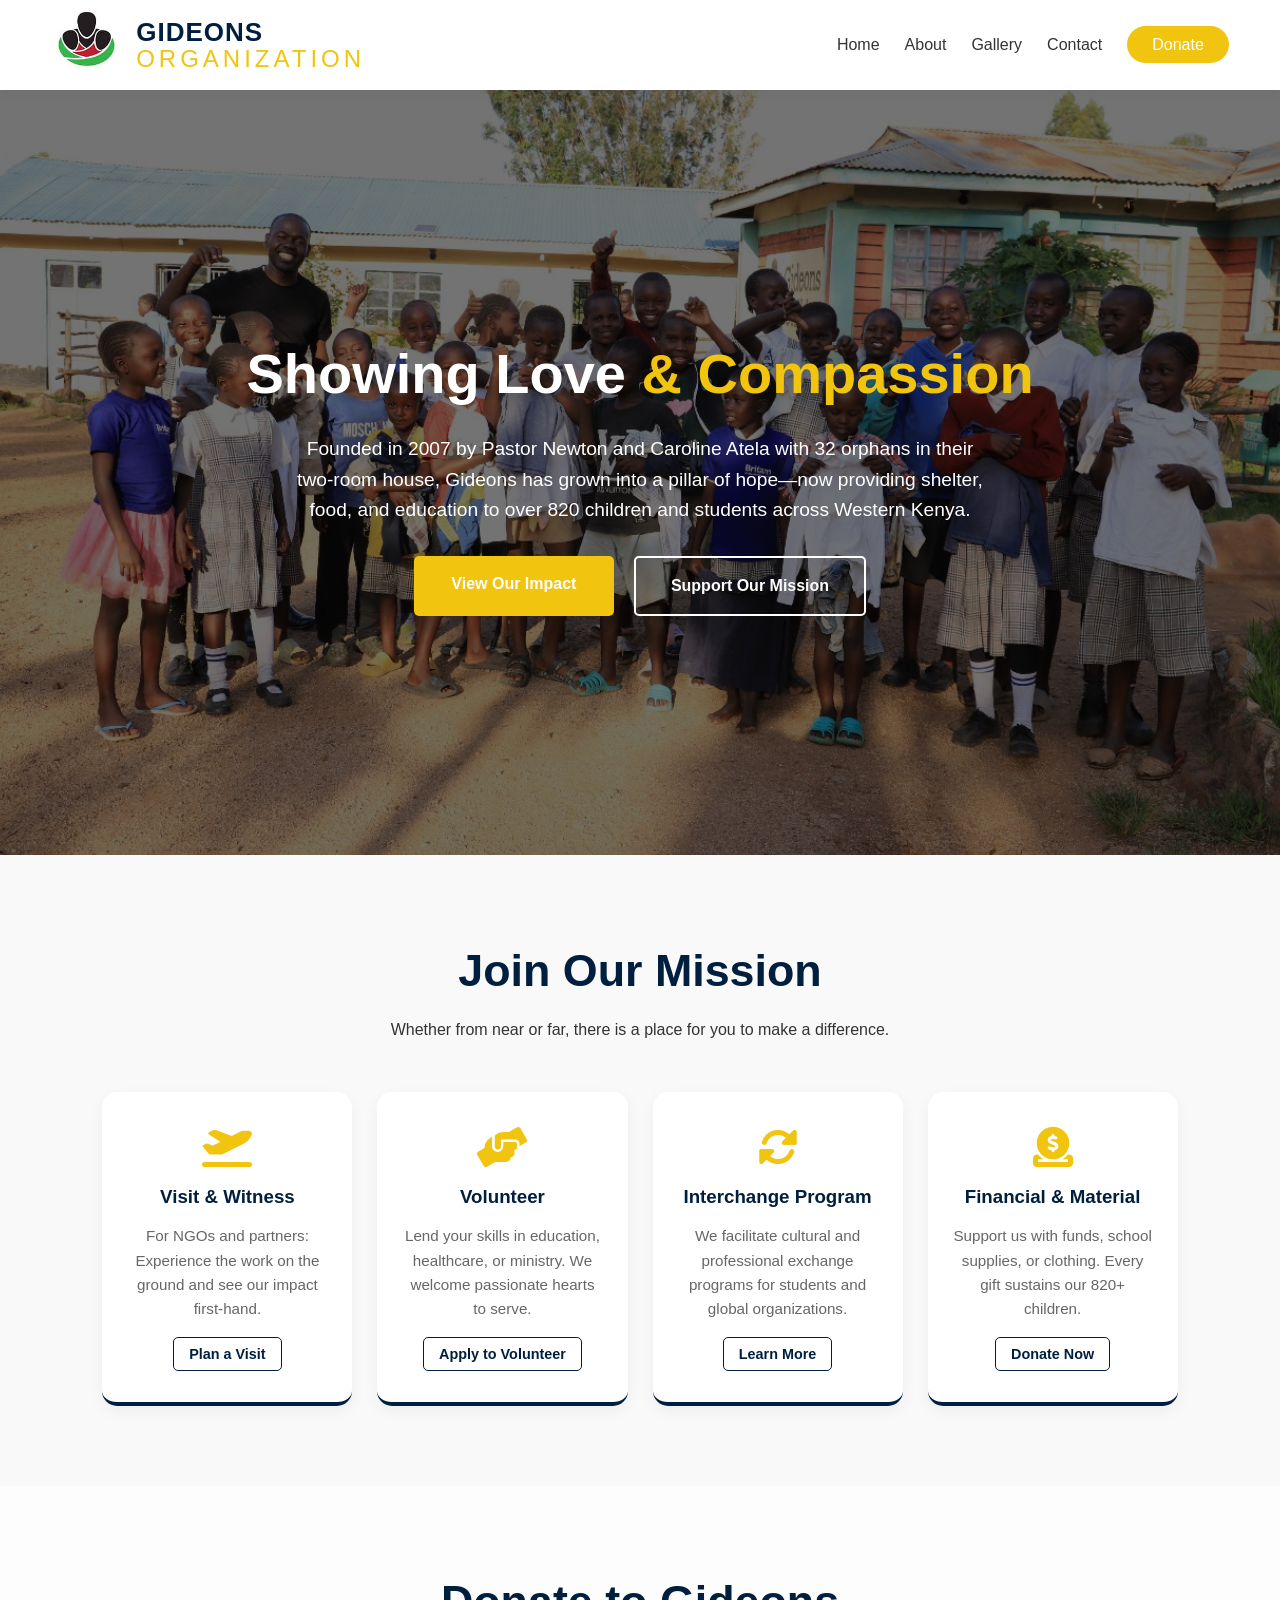
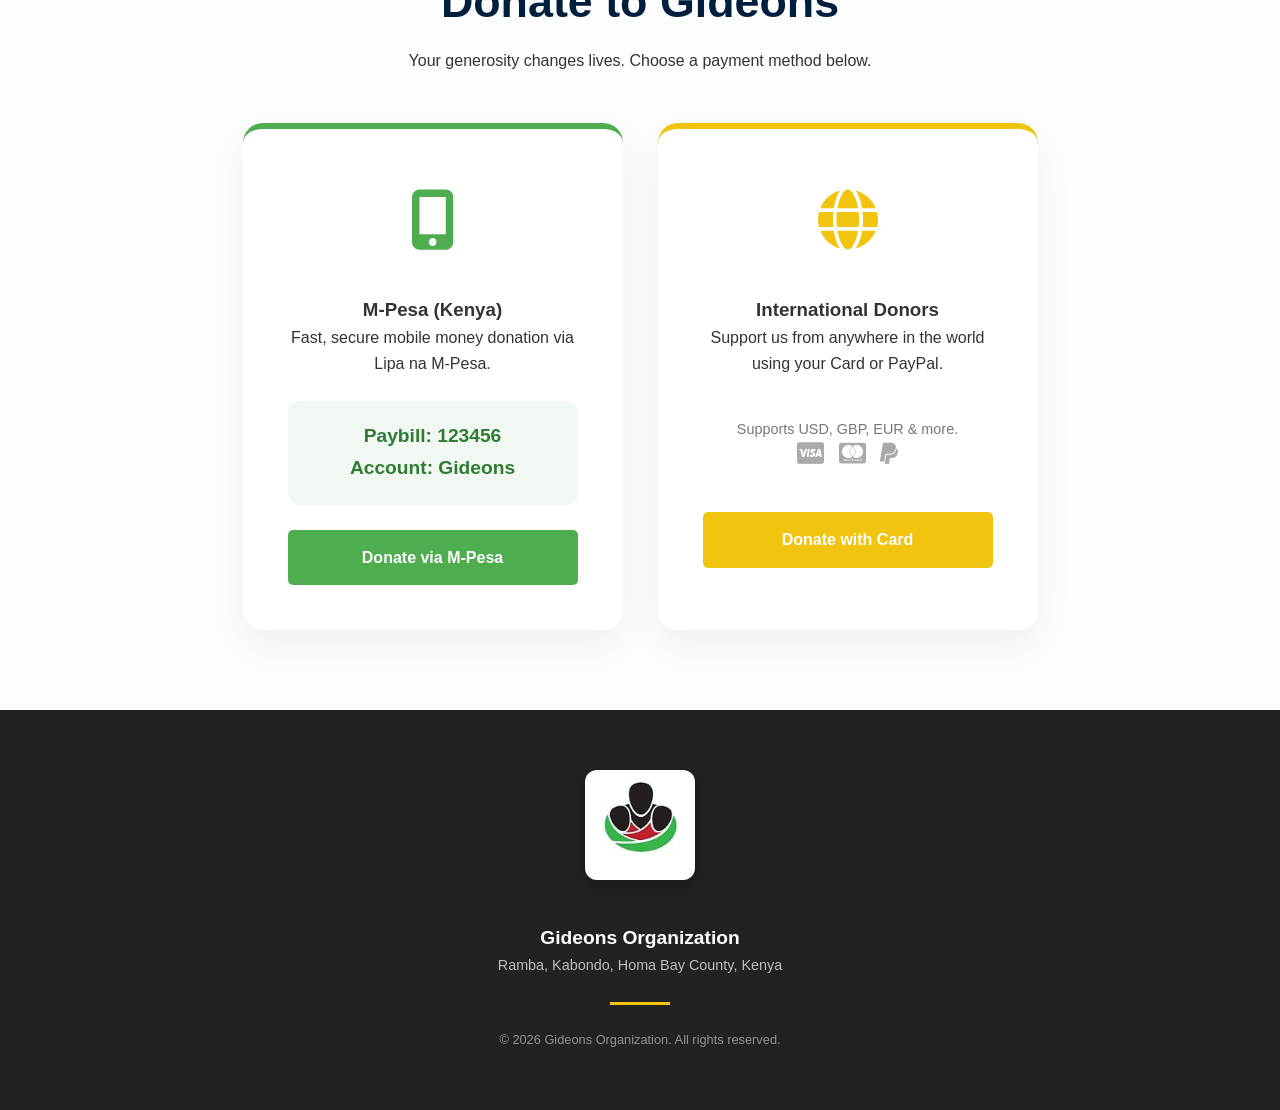
==== index.html @ d6be3411 "Rename Gideons.html to index.html Correction of file name" ====
<!DOCTYPE html>
<html lang="en">
<head>
    <meta charset="UTF-8">
    <meta name="viewport" content="width=device-width, initial-scale=1.0">
    <title>Gideons Organization | Home</title>

    <meta name="description" content="Gideons Organization in Western Kenya: Providing shelter, education, and hope to over 820 children through Christ-centered care and sustainable farming.">
    <meta name="keywords" content="Gideons Organization, Orphanage Kenya, Homa Bay NGO, Volunteer Kenya, Western Kenya Charity, Newton Atela">
    <meta name="author" content="Gideons Organization">
    <meta property="og:title" content="Gideons Organization | Showing Love & Compassion">
    <meta property="og:description" content="Founded in 2007, Gideons provides a home and education to 820+ children in Ramba-Kabondo. Join our mission today.">
    <meta property="og:image" content="logo.jpg"> <meta property="og:url" content="https://www.gideonsorganization.org">
    <meta name="twitter:card" content="summary_large_image">

    <link rel="stylesheet" href="style.css">
    <link href="https://cdnjs.cloudflare.com/ajax/libs/font-awesome/6.0.0/css/all.min.css" rel="stylesheet">
    <link rel="icon" type="image/x-icon" href="favicon.ico">
</head>
<body>
    <nav class="navbar">
        <div class="logo">
            <a href="index.html" class="logo-link">
                <img src="logo.jpg" alt="Gideons Logo" class="nav-logo">
                <div class="brand-text">
                    <span class="word-one">Gideons</span>
                    <span class="word-two">Organization</span>
                </div>
            </a>
        </div>
        <ul class="nav-links">
            <li><a href="index.html">Home</a></li>
            <li><a href="about.html">About</a></li>
            <li><a href="gallery.html">Gallery</a></li>
            <li><a href="contact.html">Contact</a></li>
            <li><a href="#donate" class="btn-donate">Donate</a></li>
        </ul>
    </nav>

    <header class="hero">
        <div class="hero-content">
            <h1>Showing Love <span>& Compassion</span></h1>
            <p>
                Founded in 2007 by Pastor Newton and Caroline Atela with 32 orphans in their two-room house,
                Gideons has grown into a pillar of hope—now providing shelter, food, and education to over
                820 children and students across Western Kenya.
            </p>
            <div class="hero-btns">
                <a href="gallery.html" class="btn-primary">View Our Impact</a>
                <a href="#support-options" class="btn-secondary">Support Our Mission</a>
            </div>
        </div>
    </header>

    <section id="support-options" class="section" style="background: #f9f9f9;">
        <div class="section-header">
            <h2>Join Our Mission</h2>
            <p>Whether from near or far, there is a place for you to make a difference.</p>
        </div>

        <div class="support-grid">
            <div class="support-card">
                <i class="fas fa-plane-departure"></i>
                <h3>Visit & Witness</h3>
                <p>For NGOs and partners: Experience the work on the ground and see our impact first-hand.</p>
                <a href="contact.html" class="btn-small">Plan a Visit</a>
            </div>

            <div class="support-card">
                <i class="fas fa-hands-helping"></i>
                <h3>Volunteer</h3>
                <p>Lend your skills in education, healthcare, or ministry. We welcome passionate hearts to serve.</p>
                <a href="contact.html" class="btn-small">Apply to Volunteer</a>
            </div>

            <div class="support-card">
                <i class="fas fa-sync-alt"></i>
                <h3>Interchange Program</h3>
                <p>We facilitate cultural and professional exchange programs for students and global organizations.</p>
                <a href="contact.html" class="btn-small">Learn More</a>
            </div>

            <div class="support-card">
                <i class="fas fa-donate"></i>
                <h3>Financial & Material</h3>
                <p>Support us with funds, school supplies, or clothing. Every gift sustains our 820+ children.</p>
                <a href="#donate" class="btn-small">Donate Now</a>
            </div>
        </div>
    </section>

    <section id="donate" class="section">
        <div class="section-header">
            <h2>Donate to Gideons</h2>
            <p>Your generosity changes lives. Choose a payment method below.</p>
        </div>

        <div class="donation-options">
            <div class="payment-card mpesa">
                <div class="card-icon"><i class="fas fa-mobile-alt" style="color: #4ead4e;"></i></div>
                <h3>M-Pesa (Kenya)</h3>
                <p>Fast, secure mobile money donation via Lipa na M-Pesa.</p>

                <div class="mpesa-details">
                    <strong>Paybill: 123456</strong><br>
                    <strong>Account: Gideons</strong>
                </div>

                <a href="#" class="btn-primary" style="background: #4ead4e; display: block; border: none;">Donate via M-Pesa</a>
            </div>

            <div class="payment-card international">
                <div class="card-icon"><i class="fas fa-globe" style="color: var(--primary-color);"></i></div>
                <h3>International Donors</h3>
                <p>Support us from anywhere in the world using your Card or PayPal.</p>

                <div style="margin: 42px 0;">
                    <p style="color: #777; font-size: 0.9rem;">Supports USD, GBP, EUR & more.</p>
                    <i class="fab fa-cc-visa" style="font-size: 1.5rem; margin-right: 10px; color: #aaa;"></i>
                    <i class="fab fa-cc-mastercard" style="font-size: 1.5rem; margin-right: 10px; color: #aaa;"></i>
                    <i class="fab fa-paypal" style="font-size: 1.5rem; color: #aaa;"></i>
                </div>

                <a href="#" class="btn-primary" style="display: block;">Donate with Card</a>
            </div>
        </div>
    </section>

    <footer style="text-align: center; padding: 60px 8%; background: #222; color: white;">
        <a href="index.html">
            <img src="logo.jpg" alt="Gideons Logo" class="footer-logo">
        </a>

        <p style="margin-top: 10px; font-weight: bold; font-size: 1.2rem; color: #fff;">
            Gideons Organization
        </p>
        <p style="font-size: 0.9rem; opacity: 0.7; margin-bottom: 25px;">
            Ramba, Kabondo, Homa Bay County, Kenya
        </p>

        <div style="width: 60px; height: 3px; background: var(--primary-color); margin: 0 auto 25px;"></div>

        <p style="font-size: 0.8rem; opacity: 0.5;">
            &copy; 2026 Gideons Organization. All rights reserved.
        </p>
    </footer>
</body>
</html>
---- style.css ----
:root {
    --primary-color: #F1C40F; /* Gold Theme */
    --secondary-color: #2b5876; /* Deep Blue */
    --mpesa-green: #4ead4e;
    --dark-text: #333;
    --light-bg: #f9f9f9;
}

* { margin: 0; padding: 0; box-sizing: border-box; font-family: 'Segoe UI', Tahoma, Geneva, Verdana, sans-serif; }
html { scroll-behavior: smooth; }
body { color: var(--dark-text); line-height: 1.6; background-color: white; }

/* Navigation Container */
.navbar {
    display: flex;
    justify-content: space-between;
    align-items: center;
    padding: 10px 4%; /* Reduced padding to move logo further left */
    background: white;
    position: sticky;
    top: 0;
    z-index: 1000;
    box-shadow: 0 2px 15px rgba(0,0,0,0.05);
}

/* Beautiful Two-Tone Branding */
.logo-link {
    text-decoration: none;
    display: flex;
    align-items: center;
    gap: 15px; /* Space between logo image and text */
}

.nav-logo {
    height: 70px; /* Increased logo size */
    width: auto;
    transition: transform 0.3s ease;
}

.nav-logo:hover {
    transform: scale(1.05);
}

.brand-text {
    display: flex;
    flex-direction: column;
    line-height: 1;
}

.word-one {
    font-size: 26px;
    font-weight: 800;
    color: var(--secondary-color); /* Navy Blue */
    text-transform: uppercase;
    letter-spacing: 1px;
}

.word-two {
    font-size: 24px;
    font-weight: 400;
    color: var(--primary-color); /* Gold Theme */
    text-transform: uppercase;
    letter-spacing: 4px; /* Elegant wide spacing */
    margin-top: 2px;
}

/* Nav Links */
.nav-links { list-style: none; display: flex; align-items: center; }
.nav-links li { margin-left: 25px; }
.nav-links a { text-decoration: none; color: var(--dark-text); font-weight: 500; transition: 0.3s; }
.nav-links a:hover { color: var(--primary-color); }

.btn-donate {
    background: var(--primary-color);
    color: white !important;
    padding: 10px 25px;
    border-radius: 25px;
    font-weight: bold;
    transition: 0.3s;
}
.btn-donate:hover { background: var(--secondary-color); transform: translateY(-2px); }

/* Hero Section */
.hero {
    height: 80vh; color: white; text-align: center; display: flex; align-items: center; justify-content: center;
    background: linear-gradient(rgba(0,0,0,0.6), rgba(0,0,0,0.6)), url('background.jpg') center/cover;
}
.hero h1 { font-size: 3.5rem; margin-bottom: 15px; }
.hero h1 span { color: var(--primary-color); }
.hero p { font-size: 1.2rem; max-width: 700px; margin: 0 auto 30px; }

/* Hero Buttons Fix */
.hero-btns { display: flex; gap: 20px; justify-content: center; flex-wrap: wrap; }
.btn-primary { background: var(--primary-color); color: white; border: none; padding: 15px 35px; border-radius: 5px; cursor: pointer; text-decoration: none; font-weight: bold; min-width: 200px; text-align: center; transition: 0.3s; }
.btn-secondary { background: transparent; border: 2px solid white; color: white; padding: 15px 35px; border-radius: 5px; text-decoration: none; font-weight: bold; min-width: 200px; text-align: center; transition: 0.3s; }
.btn-secondary:hover { background: white; color: var(--secondary-color); }

/* Common Layouts */
.section { padding: 80px 8%; }
.section-header { text-align: center; margin-bottom: 50px; }
.section-header h2 { font-size: 2.8rem; color: var(--secondary-color); margin-bottom: 10px; }

/* About & Contact Grid */
.about-flex, .contact-container { display: flex; gap: 50px; align-items: flex-start; }
.about-text, .contact-form { flex: 1; }
.about-image, .contact-map { flex: 1; }

/* Mission/Vision Cards */
.mission-vision-container { display: flex; gap: 30px; margin-top: 40px; }
.mv-card {
    flex: 1; padding: 40px;
    background: rgba(255,255,255,0.1);
    border-radius: 15px;
    border: 1px solid rgba(255,255,255,0.2);
    text-align: center;
}
.mv-card i { font-size: 50px; color: var(--primary-color); margin-bottom: 20px; }

/* Projects Styling */
.projects-container { display: flex; flex-direction: column; gap: 40px; }
.project-row {
    display: flex; gap: 35px; background: white; padding: 30px;
    border-radius: 15px; box-shadow: 0 5px 20px rgba(0,0,0,0.05);
    align-items: center;
}
.project-row img { width: 300px; height: 220px; object-fit: cover; border-radius: 12px; }
.more-text { display: none; }
.read-more-btn { background: none; border: none; color: var(--secondary-color); font-weight: bold; cursor: pointer; text-decoration: underline; margin-top: 10px; }

/* Beautiful Payment Cards */
#donate { background-color: #fdfdfd; }
.donation-options { display: flex; gap: 35px; justify-content: center; flex-wrap: wrap; margin-top: 40px; }
.payment-card {
    background: white; padding: 45px; border-radius: 20px; width: 380px; text-align: center;
    box-shadow: 0 15px 40px rgba(0,0,0,0.06);
    transition: transform 0.4s ease, box-shadow 0.4s ease;
    border-top: 6px solid var(--primary-color);
}
.payment-card:hover { transform: translateY(-12px); box-shadow: 0 20px 50px rgba(0,0,0,0.1); }
.payment-card.mpesa { border-top-color: var(--mpesa-green); }
.card-icon { font-size: 60px; margin-bottom: 25px; }
.mpesa-details { background: #f1f8f1; padding: 20px; border-radius: 12px; margin: 25px 0; font-family: 'Courier New', monospace; font-size: 1.2rem; color: #2e7d32; font-weight: bold; }

/* Footer Logo Fix for JPEGs */
.footer-logo {
    height: 110px;        /* Keep it prominent */
    width: auto;
    background: white;    /* Matches the JPEG's white background */
    padding: 10px;        /* Adds space around the logo */
    border-radius: 12px;  /* Smooths the corners of the "box" */
    margin-bottom: 25px;
    box-shadow: 0 4px 15px rgba(0,0,0,0.3); /* Adds depth on the dark footer */
    display: inline-block;
}

/* Responsive Fixes */
@media (max-width: 900px) {
    .navbar { flex-direction: column; padding: 20px; }
    .nav-links { margin-top: 20px; }
    .nav-links li { margin: 10px; }
    .about-flex, .contact-container, .project-row, .mission-vision-container { flex-direction: column; }
    .project-row img { width: 100%; }
    .hero h1 { font-size: 2.5rem; }
}

/* Support Grid Styling */
.support-grid {
    display: grid;
    grid-template-columns: repeat(auto-fit, minmax(250px, 1fr));
    gap: 25px;
    margin-top: 30px;
}

.support-card {
    background: white;
    padding: 35px 25px;
    border-radius: 15px;
    text-align: center;
    box-shadow: 0 5px 15px rgba(0,0,0,0.05);
    border-bottom: 4px solid var(--secondary-color);
    transition: 0.3s;
}

.support-card:hover {
    transform: translateY(-5px);
    border-bottom-color: var(--primary-color);
}

.support-card i {
    font-size: 40px;
    color: var(--primary-color);
    margin-bottom: 15px;
}

.support-card h3 {
    color: var(--secondary-color);
    margin-bottom: 12px;
}

.support-card p {
    font-size: 0.95rem;
    color: #666;
    margin-bottom: 20px;
}

.btn-small {
    text-decoration: none;
    color: var(--secondary-color);
    font-weight: bold;
    font-size: 0.9rem;
    border: 1px solid var(--secondary-color);
    padding: 8px 15px;
    border-radius: 5px;
    transition: 0.3s;
}

.btn-small:hover {
    background: var(--secondary-color);
    color: white;
}

/* Hero Section with your Authentic Photo */
.hero {
    height: 85vh;
    color: white;
    text-align: center;
    display: flex;
    align-items: center;
    justify-content: center;
    background: linear-gradient(rgba(0, 0, 0, 0.55), rgba(0, 0, 0, 0.55)),
                url('hero-bg.jpg') no-repeat;

    /* FIXES START HERE */
    background-size: cover;        /* Ensures the photo fills the whole space */
    background-position: center;   /* Change this to 'top' or 'bottom' if needed */
    background-attachment: fixed;  /* Keeps the parallax effect */
}

.hero-content {
    max-width: 900px;
    padding: 0 20px;
}

/* Gallery Styles */
.gallery-grid {
    display: grid;
    grid-template-columns: repeat(auto-fit, minmax(300px, 1fr));
    gap: 20px;
}

.gallery-item {
    position: relative;
    height: 300px;
    border-radius: 15px;
    overflow: hidden;
    box-shadow: 0 5px 15px rgba(0,0,0,0.1);
}

.gallery-item img {
    width: 100%;
    height: 100%;
    object-fit: cover;
    transition: transform 0.5s ease;
}

.gallery-overlay {
    position: absolute;
    bottom: 0;
    left: 0;
    right: 0;
    background: linear-gradient(transparent, rgba(0,0,0,0.8));
    color: white;
    padding: 20px;
    transform: translateY(20px);
    opacity: 0;
    transition: all 0.3s ease;
}

.gallery-item:hover img {
    transform: scale(1.1);
}

.gallery-item:hover .gallery-overlay {
    transform: translateY(0);
    opacity: 1;
}

.gallery-overlay h3 {
    margin-bottom: 5px;
    color: var(--primary-color);
}


/* Optimized Mobile & Tablet Responsiveness */
@media (max-width: 768px) {
    /* Navbar Mobile Fix */
    .navbar {
        flex-direction: column;
        padding: 15px 5%;
        text-align: center;
    }

    .logo-link {
        flex-direction: column; /* Stacks logo image above the text on small phones */
        gap: 5px;
        margin-bottom: 15px;
    }

    .nav-logo {
        height: 60px; /* Slightly smaller for mobile */
        margin-right: 0;
    }

    .word-one { font-size: 22px; }
    .word-two { font-size: 20px; letter-spacing: 2px; }

    .nav-links {
        width: 100%;
        justify-content: center;
        padding: 0;
    }

    .nav-links li {
        margin: 0 10px;
    }

    .nav-links a {
        font-size: 14px;
    }

    /* Hero Section Mobile Fix */
    .hero {
        height: 70vh; /* Shorter on mobile to avoid too much scrolling */
        background-attachment: scroll; /* Disables parallax on mobile for better performance */
    }

    .hero h1 {
        font-size: 2.5rem; /* Shrinks the headline so it fits the screen */
    }

    .hero p {
        font-size: 1rem;
        padding: 0 10px;
    }

    .hero-btns {
        flex-direction: column; /* Stacks buttons on top of each other */
        width: 100%;
        padding: 0 20px;
    }

    .btn-primary, .btn-secondary {
        width: 100%; /* Makes buttons full-width for easy tapping */
    }

    /* Layout Fixes */
    .about-flex, .contact-container, .mission-vision-container {
        flex-direction: column;
        gap: 30px;
    }

    .section {
        padding: 50px 5%; /* Less side padding on mobile */
    }

    .section-header h2 {
        font-size: 2rem;
    }

    /* Payment & Support Card Fixes */
    .payment-card, .support-card {
        width: 100%; /* Ensure cards fill the screen width */
        padding: 30px 20px;
    }
}

/* Contact Card Styling */
.contact-card {
    background: #ffffff;
    padding: 40px;
    border-radius: 12px;
    box-shadow: 0 15px 35px rgba(0, 0, 0, 0.1);
    border-top: 6px solid #F1C40F; /* Your Gold Theme */
    max-width: 550px;
    margin: 40px auto;
}

.contact-header {
    text-align: center;
    margin-bottom: 30px;
}

.contact-header h3 {
    color: #001F3F; /* Your Navy Theme */
    font-size: 1.8rem;
    margin-bottom: 10px;
}

.contact-header p {
    color: #666;
    font-size: 0.9rem;
}

/* Form Elements */
.input-box {
    margin-bottom: 20px;
}

.input-box label {
    display: block;
    font-weight: 600;
    color: #333;
    margin-bottom: 8px;
    font-size: 0.85rem;
    text-transform: uppercase;
    letter-spacing: 1px;
}

.input-box input,
.input-box select,
.input-box textarea {
    width: 100%;
    padding: 12px 15px;
    border: 1px solid #e0e0e0;
    border-radius: 6px;
    font-size: 1rem;
    background: #fdfdfd;
    transition: all 0.3s ease;
}

.input-box input:focus,
.input-box select:focus,
.input-box textarea:focus {
    outline: none;
    border-color: #F1C40F;
    box-shadow: 0 0 8px rgba(241, 196, 15, 0.2);
}

/* Submit Button */
.submit-btn {
    width: 100%;
    padding: 15px;
    background: #001F3F; /* Navy Blue */
    color: #F1C40F; /* Gold Text */
    border: none;
    border-radius: 6px;
    font-size: 1.1rem;
    font-weight: bold;
    cursor: pointer;
    transition: background 0.3s ease;
    display: flex;
    justify-content: center;
    align-items: center;
    gap: 10px;
}

.submit-btn:hover {
    background: #003366;
    transform: translateY(-2px);
}

/* Contact Bottom Layout */
.contact-bottom-grid {
    display: grid;
    grid-template-columns: 1fr 1.2fr; /* Map is slightly wider than text */
    gap: 40px;
    margin-top: 60px;
    background: #fdfdfd;
    padding: 30px;
    border-radius: 20px;
}

.contact-details-box h3 {
    color: var(--secondary-color);
    margin-bottom: 10px;
}

.sub-text {
    font-size: 0.9rem;
    color: #777;
    margin-bottom: 30px;
}

.detail-card {
    display: flex;
    align-items: center;
    gap: 20px;
    margin-bottom: 25px;
    padding: 15px;
    background: white;
    border-radius: 12px;
    box-shadow: 0 4px 10px rgba(0,0,0,0.03);
    transition: transform 0.3s;
}

.detail-card:hover {
    transform: translateX(10px);
}

.detail-card i {
    font-size: 1.4rem;
    color: var(--primary-color); /* Gold */
}

.detail-info span {
    display: block;
    font-size: 0.75rem;
    text-transform: uppercase;
    font-weight: bold;
    color: #999;
}

.detail-info p {
    font-weight: 600;
    color: #333;
    margin: 0;
}

.map-container iframe {
    width: 100%;
    height: 100%;
    min-height: 350px;
    border-radius: 15px;
    border: none;
    box-shadow: 0 10px 20px rgba(0,0,0,0.1);
}

/* Mobile Responsive Fix */
@media (max-width: 768px) {
    .contact-bottom-grid {
        grid-template-columns: 1fr; /* Stacks vertically on phones */
        padding: 15px;
    }
}

/* Variables */
:root {
    --primary-color: #F1C40F; /* Gold */
    --secondary-color: #001F3F; /* Navy Blue */
    --text-dark: #333;
    --bg-light: #f4f7f6;
}

/* Base Styles */
body {
    font-family: 'Segoe UI', Tahoma, Geneva, Verdana, sans-serif;
    margin: 0;
    line-height: 1.6;
    color: var(--text-dark);
    background: var(--bg-light);
}

/* Contact Layout Grid */
.contact-container {
    display: grid;
    grid-template-columns: 1.2fr 1fr;
    gap: 40px;
    max-width: 1100px;
    margin: 0 auto;
    padding: 20px;

    /* This ensures both columns start at the exact same pixel at the top */
    align-items: start;
}

/* The Form Card */
.contact-card {
    background: #fff;
    padding: 40px;
    border-radius: 15px;
    box-shadow: 0 10px 30px rgba(0,0,0,0.05);
    border-top: 6px solid var(--primary-color);

    /* Change margin from '40px auto' to '0 auto' to align with the top */
    margin: 0 auto;
}

.contact-details-sidebar h3,
.contact-map-info h3 {
    margin-top: 0;
    padding-top: 0;
    color: var(--secondary-color);
}

.contact-header h3 {
    color: var(--secondary-color);
    margin-bottom: 5px;
}

/* Form Elements */
.input-box {
    margin-bottom: 20px;
}

.input-box label {
    display: block;
    font-weight: bold;
    font-size: 0.85rem;
    margin-bottom: 8px;
    color: #555;
}

.input-box input,
.input-box select,
.input-box textarea {
    width: 100%;
    padding: 12px;
    border: 1px solid #ddd;
    border-radius: 8px;
    background: #fafafa;
}

.submit-btn {
    width: 100%;
    padding: 15px;
    background: var(--secondary-color);
    color: var(--primary-color);
    border: none;
    border-radius: 8px;
    font-size: 1.1rem;
    font-weight: bold;
    cursor: pointer;
    transition: 0.3s;
}

.submit-btn:hover {
    background: #003366;
    transform: translateY(-2px);
}

/* Sidebar Info Cards */
.contact-details-sidebar {
    display: flex;
    flex-direction: column;
    gap: 15px;
}

.info-card {
    background: #fff;
    padding: 20px;
    border-radius: 12px;
    display: flex;
    align-items: center;
    gap: 20px;
    box-shadow: 0 4px 15px rgba(0,0,0,0.05);
    border-left: 4px solid var(--primary-color);
    transition: 0.3s ease;
}

.info-card:hover { transform: translateX(10px); }

.info-card i { font-size: 1.5rem; color: var(--secondary-color); }

.info-content h4 { margin: 0; font-size: 0.75rem; color: #888; text-transform: uppercase; }

.info-content p { margin: 3px 0 0; font-weight: bold; color: #333; }

/* Map container */
.map-frame {
    border-radius: 15px;
    overflow: hidden;
    box-shadow: 0 10px 25px rgba(0,0,0,0.1);
}

/* Footer Styling */
.footer {
    text-align: center;
    padding: 40px;
    background: #222;
    color: white;
}

.footer-brand { font-size: 1.3rem; font-weight: bold; color: var(--primary-color); margin-top: 10px; }

/* Mobile View */
@media (max-width: 900px) {
    .contact-container { grid-template-columns: 1fr; }
}


/* Section Divider with Gold Accents */
.section-divider {
    display: flex;
    align-items: center;
    text-align: center;
    margin: 60px 10% 40px;
    color: #001F3F; /* Navy Blue */
    font-weight: bold;
    text-transform: uppercase;
    letter-spacing: 2px;
}

.section-divider::before, .section-divider::after {
    content: '';
    flex: 1;
    border-bottom: 2px solid #F1C40F; /* Gold Line */
}

.section-divider span {
    padding: 0 20px;
}

/* The 10-Photo Mosaic Layout */
.activities-mosaic {
    display: grid;
    grid-template-columns: repeat(5, 1fr); /* 5 photos across on desktop */
    gap: 15px;
    margin-top: 20px;
}

.activity-photo {
    height: 220px;
    overflow: hidden;
    border-radius: 10px;
    box-shadow: 0 4px 15px rgba(0,0,0,0.1);
}

.activity-photo img {
    width: 100%;
    height: 100%;
    object-fit: cover;
    transition: transform 0.4s ease;
}

.activity-photo:hover img {
    transform: scale(1.1);
}

/* Responsive Fixes for Smaller Screens */
@media (max-width: 1024px) {
    .activities-mosaic {
        grid-template-columns: repeat(3, 1fr); /* 3 photos per row on tablets */
    }
}

@media (max-width: 600px) {
    .activities-mosaic {
        grid-template-columns: repeat(2, 1fr); /* 2 photos per row on phones */
    }
}
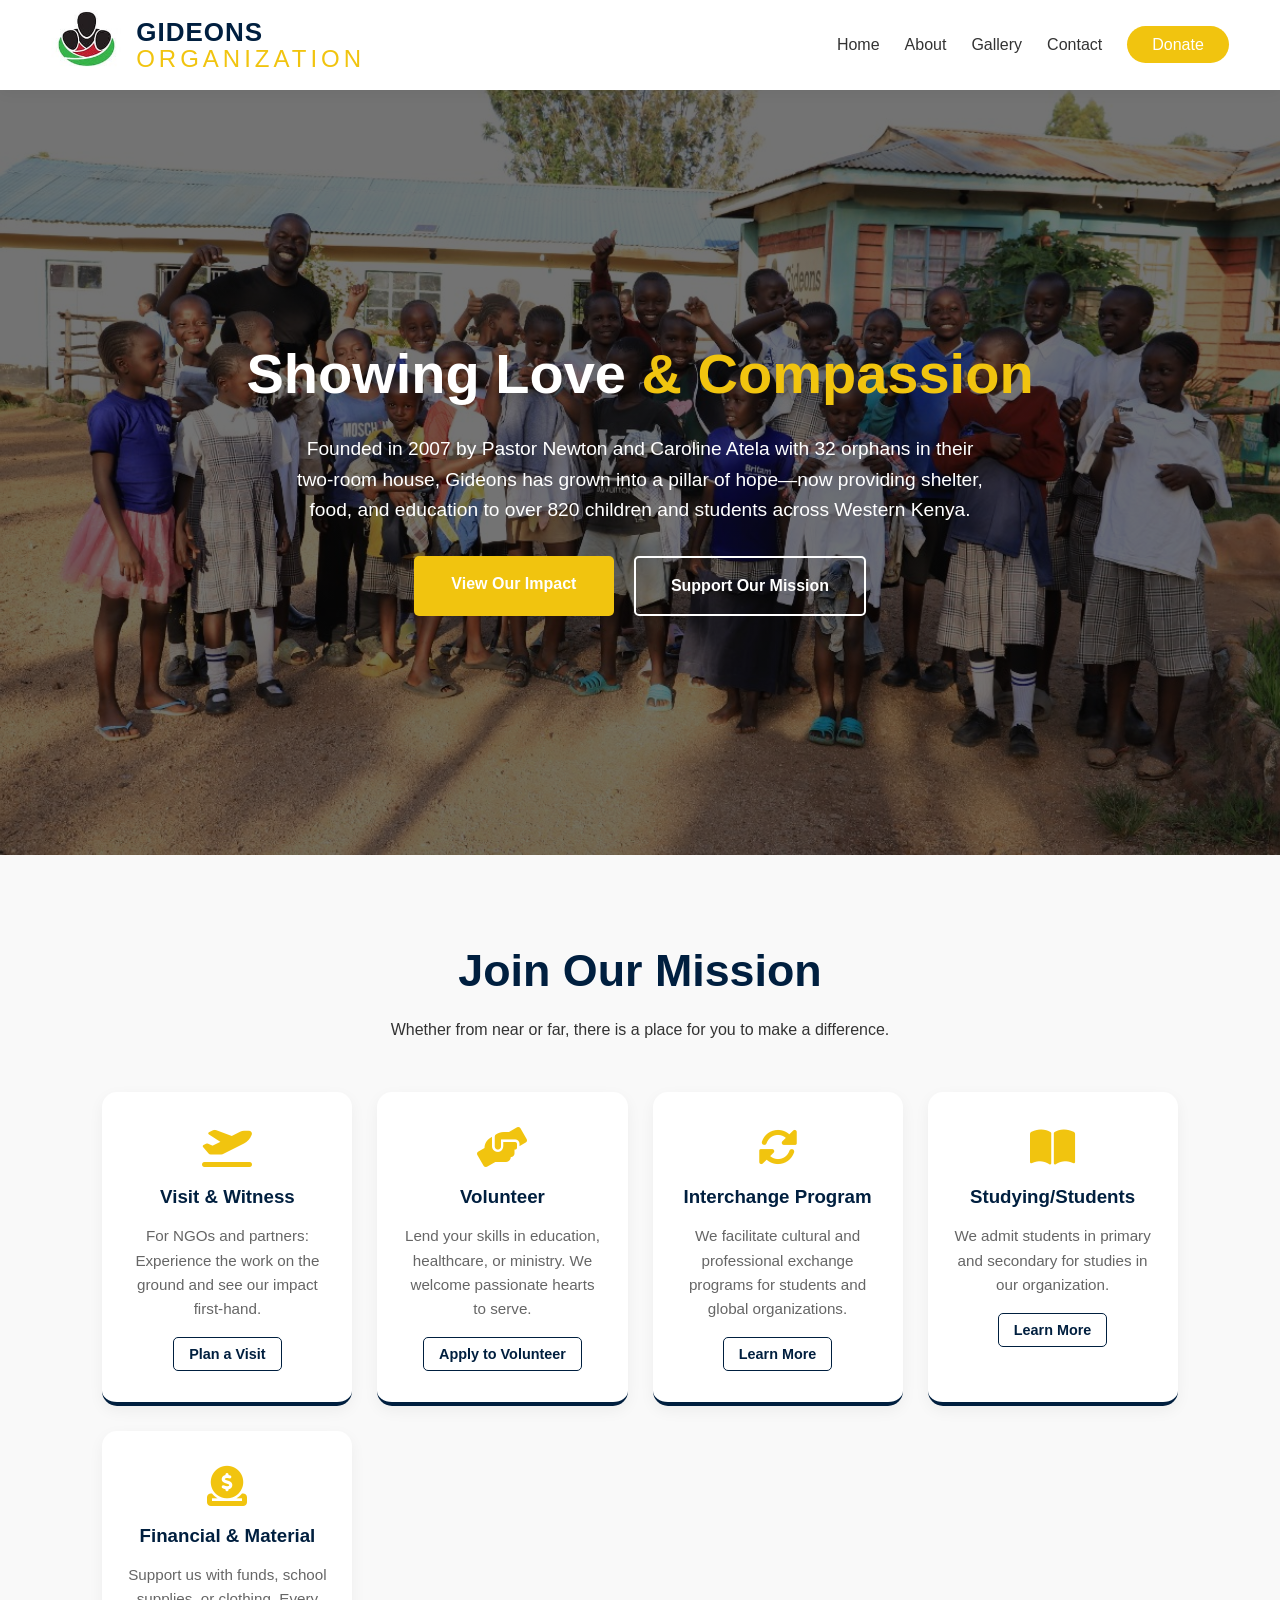
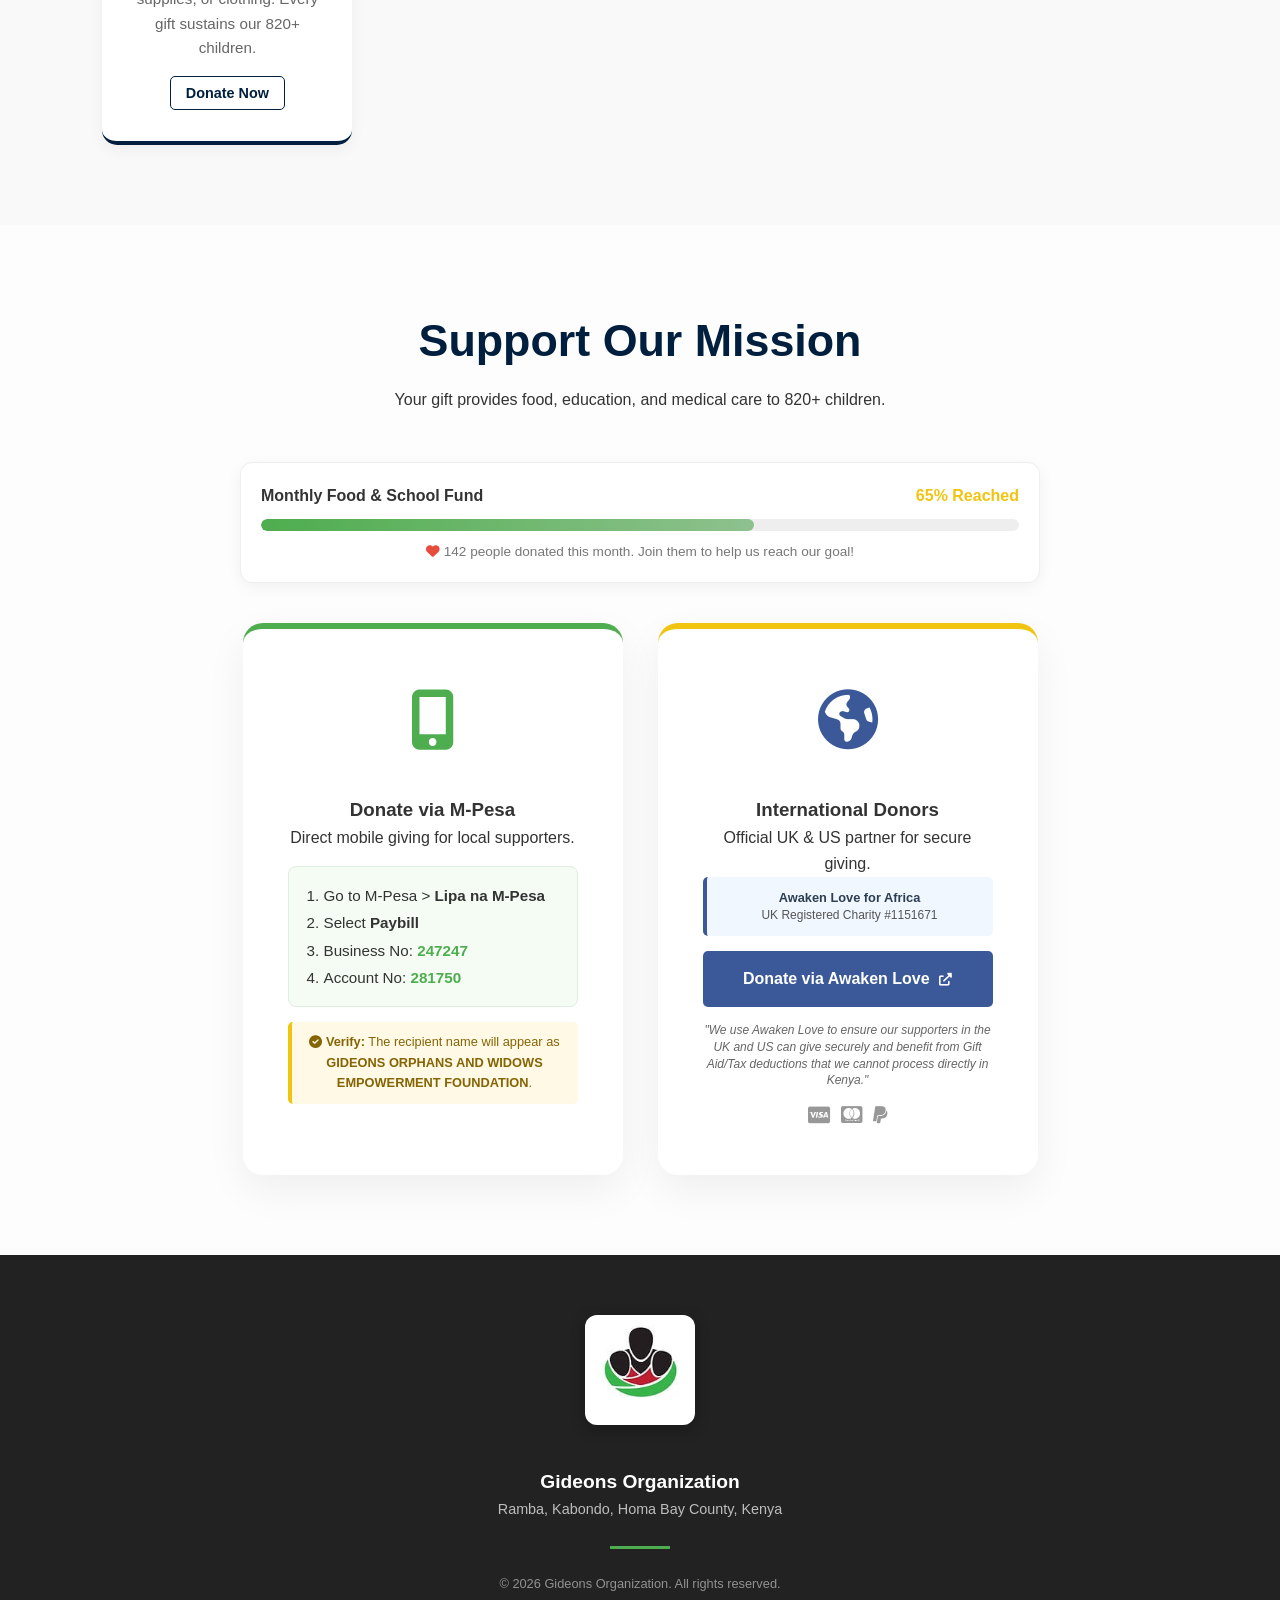
==== commit 471a44b1: "Switch contact form to Web3Forms and update layout" ====
--- a/index.html
+++ b/index.html
@@ -1,148 +1,194 @@
-<!DOCTYPE html>
-<html lang="en">
-<head>
-    <meta charset="UTF-8">
-    <meta name="viewport" content="width=device-width, initial-scale=1.0">
-    <title>Gideons Organization | Home</title>
-
-    <meta name="description" content="Gideons Organization in Western Kenya: Providing shelter, education, and hope to over 820 children through Christ-centered care and sustainable farming.">
-    <meta name="keywords" content="Gideons Organization, Orphanage Kenya, Homa Bay NGO, Volunteer Kenya, Western Kenya Charity, Newton Atela">
-    <meta name="author" content="Gideons Organization">
-    <meta property="og:title" content="Gideons Organization | Showing Love & Compassion">
-    <meta property="og:description" content="Founded in 2007, Gideons provides a home and education to 820+ children in Ramba-Kabondo. Join our mission today.">
-    <meta property="og:image" content="logo.jpg"> <meta property="og:url" content="https://www.gideonsorganization.org">
-    <meta name="twitter:card" content="summary_large_image">
-
-    <link rel="stylesheet" href="style.css">
-    <link href="https://cdnjs.cloudflare.com/ajax/libs/font-awesome/6.0.0/css/all.min.css" rel="stylesheet">
-    <link rel="icon" type="image/x-icon" href="favicon.ico">
-</head>
-<body>
-    <nav class="navbar">
-        <div class="logo">
-            <a href="index.html" class="logo-link">
-                <img src="logo.jpg" alt="Gideons Logo" class="nav-logo">
-                <div class="brand-text">
-                    <span class="word-one">Gideons</span>
-                    <span class="word-two">Organization</span>
-                </div>
-            </a>
-        </div>
-        <ul class="nav-links">
-            <li><a href="index.html">Home</a></li>
-            <li><a href="about.html">About</a></li>
-            <li><a href="gallery.html">Gallery</a></li>
-            <li><a href="contact.html">Contact</a></li>
-            <li><a href="#donate" class="btn-donate">Donate</a></li>
-        </ul>
-    </nav>
-
-    <header class="hero">
-        <div class="hero-content">
-            <h1>Showing Love <span>& Compassion</span></h1>
-            <p>
-                Founded in 2007 by Pastor Newton and Caroline Atela with 32 orphans in their two-room house,
-                Gideons has grown into a pillar of hope—now providing shelter, food, and education to over
-                820 children and students across Western Kenya.
-            </p>
-            <div class="hero-btns">
-                <a href="gallery.html" class="btn-primary">View Our Impact</a>
-                <a href="#support-options" class="btn-secondary">Support Our Mission</a>
-            </div>
-        </div>
-    </header>
-
-    <section id="support-options" class="section" style="background: #f9f9f9;">
-        <div class="section-header">
-            <h2>Join Our Mission</h2>
-            <p>Whether from near or far, there is a place for you to make a difference.</p>
-        </div>
-
-        <div class="support-grid">
-            <div class="support-card">
-                <i class="fas fa-plane-departure"></i>
-                <h3>Visit & Witness</h3>
-                <p>For NGOs and partners: Experience the work on the ground and see our impact first-hand.</p>
-                <a href="contact.html" class="btn-small">Plan a Visit</a>
-            </div>
-
-            <div class="support-card">
-                <i class="fas fa-hands-helping"></i>
-                <h3>Volunteer</h3>
-                <p>Lend your skills in education, healthcare, or ministry. We welcome passionate hearts to serve.</p>
-                <a href="contact.html" class="btn-small">Apply to Volunteer</a>
-            </div>
-
-            <div class="support-card">
-                <i class="fas fa-sync-alt"></i>
-                <h3>Interchange Program</h3>
-                <p>We facilitate cultural and professional exchange programs for students and global organizations.</p>
-                <a href="contact.html" class="btn-small">Learn More</a>
-            </div>
-
-            <div class="support-card">
-                <i class="fas fa-donate"></i>
-                <h3>Financial & Material</h3>
-                <p>Support us with funds, school supplies, or clothing. Every gift sustains our 820+ children.</p>
-                <a href="#donate" class="btn-small">Donate Now</a>
-            </div>
-        </div>
-    </section>
-
-    <section id="donate" class="section">
-        <div class="section-header">
-            <h2>Donate to Gideons</h2>
-            <p>Your generosity changes lives. Choose a payment method below.</p>
-        </div>
-
-        <div class="donation-options">
-            <div class="payment-card mpesa">
-                <div class="card-icon"><i class="fas fa-mobile-alt" style="color: #4ead4e;"></i></div>
-                <h3>M-Pesa (Kenya)</h3>
-                <p>Fast, secure mobile money donation via Lipa na M-Pesa.</p>
-
-                <div class="mpesa-details">
-                    <strong>Paybill: 123456</strong><br>
-                    <strong>Account: Gideons</strong>
-                </div>
-
-                <a href="#" class="btn-primary" style="background: #4ead4e; display: block; border: none;">Donate via M-Pesa</a>
-            </div>
-
-            <div class="payment-card international">
-                <div class="card-icon"><i class="fas fa-globe" style="color: var(--primary-color);"></i></div>
-                <h3>International Donors</h3>
-                <p>Support us from anywhere in the world using your Card or PayPal.</p>
-
-                <div style="margin: 42px 0;">
-                    <p style="color: #777; font-size: 0.9rem;">Supports USD, GBP, EUR & more.</p>
-                    <i class="fab fa-cc-visa" style="font-size: 1.5rem; margin-right: 10px; color: #aaa;"></i>
-                    <i class="fab fa-cc-mastercard" style="font-size: 1.5rem; margin-right: 10px; color: #aaa;"></i>
-                    <i class="fab fa-paypal" style="font-size: 1.5rem; color: #aaa;"></i>
-                </div>
-
-                <a href="#" class="btn-primary" style="display: block;">Donate with Card</a>
-            </div>
-        </div>
-    </section>
-
-    <footer style="text-align: center; padding: 60px 8%; background: #222; color: white;">
-        <a href="index.html">
-            <img src="logo.jpg" alt="Gideons Logo" class="footer-logo">
-        </a>
-
-        <p style="margin-top: 10px; font-weight: bold; font-size: 1.2rem; color: #fff;">
-            Gideons Organization
-        </p>
-        <p style="font-size: 0.9rem; opacity: 0.7; margin-bottom: 25px;">
-            Ramba, Kabondo, Homa Bay County, Kenya
-        </p>
-
-        <div style="width: 60px; height: 3px; background: var(--primary-color); margin: 0 auto 25px;"></div>
-
-        <p style="font-size: 0.8rem; opacity: 0.5;">
-            &copy; 2026 Gideons Organization. All rights reserved.
-        </p>
-    </footer>
-</body>
-</html>
+<!DOCTYPE html>
+<html lang="en">
+<head>
+    <meta charset="UTF-8">
+    <meta name="viewport" content="width=device-width, initial-scale=1.0">
+    <title>Gideons Organization | Home</title>
+
+    <meta name="description" content="Gideons Organization in Western Kenya: Providing shelter, education, and hope to over 820 children through Christ-centered care and sustainable farming.">
+    <meta name="keywords" content="Gideons Organization, Orphanage Kenya, Homa Bay NGO, Volunteer Kenya, Western Kenya Charity, Newton Atela">
+    <meta name="author" content="Gideons Organization">
+    <meta property="og:title" content="Gideons Organization | Showing Love & Compassion">
+    <meta property="og:description" content="Founded in 2007, Gideons provides a home and education to 820+ children in Ramba-Kabondo. Join our mission today.">
+    <meta property="og:image" content="logo.jpg"> <meta property="og:url" content="https://www.gideonsorganization.org">
+    <meta name="twitter:card" content="summary_large_image">
+
+    <link rel="stylesheet" href="style.css">
+    <link href="https://cdnjs.cloudflare.com/ajax/libs/font-awesome/6.0.0/css/all.min.css" rel="stylesheet">
+    <link rel="icon" type="image/x-icon" href="favicon.ico">
+</head>
+<body>
+    <nav class="navbar">
+        <div class="logo">
+            <a href="index.html" class="logo-link">
+                <img src="logo.jpg" alt="Gideons Logo" class="nav-logo">
+                <div class="brand-text">
+                    <span class="word-one">Gideons</span>
+                    <span class="word-two">Organization</span>
+                </div>
+            </a>
+        </div>
+        <ul class="nav-links">
+            <li><a href="index.html">Home</a></li>
+            <li><a href="about.html">About</a></li>
+            <li><a href="gallery.html">Gallery</a></li>
+            <li><a href="contact.html">Contact</a></li>
+            <li><a href="#donate" class="btn-donate">Donate</a></li>
+        </ul>
+    </nav>
+
+    <header class="hero">
+        <div class="hero-content">
+            <h1>Showing Love <span>& Compassion</span></h1>
+            <p>
+                Founded in 2007 by Pastor Newton and Caroline Atela with 32 orphans in their two-room house,
+                Gideons has grown into a pillar of hope—now providing shelter, food, and education to over
+                820 children and students across Western Kenya.
+            </p>
+            <div class="hero-btns">
+                <a href="gallery.html" class="btn-primary">View Our Impact</a>
+                <a href="#support-options" class="btn-secondary">Support Our Mission</a>
+            </div>
+        </div>
+    </header>
+
+    <section id="support-options" class="section" style="background: #f9f9f9;">
+        <div class="section-header">
+            <h2>Join Our Mission</h2>
+            <p>Whether from near or far, there is a place for you to make a difference.</p>
+        </div>
+
+        <div class="support-grid">
+            <div class="support-card">
+                <i class="fas fa-plane-departure"></i>
+                <h3>Visit & Witness</h3>
+                <p>For NGOs and partners: Experience the work on the ground and see our impact first-hand.</p>
+                <a href="contact.html" class="btn-small">Plan a Visit</a>
+            </div>
+
+            <div class="support-card">
+                <i class="fas fa-hands-helping"></i>
+                <h3>Volunteer</h3>
+                <p>Lend your skills in education, healthcare, or ministry. We welcome passionate hearts to serve.</p>
+                <a href="contact.html" class="btn-small">Apply to Volunteer</a>
+            </div>
+
+            <div class="support-card">
+                <i class="fas fa-sync-alt"></i>
+                <h3>Interchange Program</h3>
+                <p>We facilitate cultural and professional exchange programs for students and global organizations.</p>
+                <a href="contact.html" class="btn-small">Learn More</a>
+            </div>
+
+            <div class="support-card">
+                <i class="fas fa-book-open"></i>
+                <h3>Studying/Students</h3>
+                <p>We admit students in primary and secondary for studies in our organization.</p>
+                <a href="contact.html" class="btn-small">Learn More</a>
+            </div>
+
+            <div class="support-card">
+                <i class="fas fa-donate"></i>
+                <h3>Financial & Material</h3>
+                <p>Support us with funds, school supplies, or clothing. Every gift sustains our 820+ children.</p>
+                <a href="#donate" class="btn-small">Donate Now</a>
+            </div>
+        </div>
+    </section>
+
+    <section id="donate" class="section">
+    <div class="section-header">
+        <h2>Support Our Mission</h2>
+        <p>Your gift provides food, education, and medical care to 820+ children.</p>
+    </div>
+
+    <div class="goal-container" style="max-width: 800px; margin: 0 auto 40px; padding: 20px; background: #fff; border-radius: 12px; box-shadow: 0 4px 15px rgba(0,0,0,0.05);">
+        <div style="display: flex; justify-content: space-between; margin-bottom: 10px; font-weight: bold;">
+            <span>Monthly Food & School Fund</span>
+            <span style="color: var(--primary-color);">65% Reached</span>
+        </div>
+        <div style="width: 100%; height: 12px; background: #eee; border-radius: 10px; overflow: hidden;">
+            <div style="width: 65%; height: 100%; background: linear-gradient(90deg, #4ead4e, #8ec18e); border-radius: 10px;"></div>
+        </div>
+        <p style="font-size: 0.85rem; color: #777; margin-top: 10px; text-align: center;">
+            <i class="fas fa-heart" style="color: #e74c3c;"></i> 142 people donated this month. Join them to help us reach our goal!
+        </p>
+    </div>
+
+    <div class="donation-options">
+
+        <div class="payment-card mpesa">
+            <div class="card-icon"><i class="fas fa-mobile-alt" style="color: #4ead4e;"></i></div>
+            <h3>Donate via M-Pesa</h3>
+            <p>Direct mobile giving for local supporters.</p>
+
+            <div class="manual-steps" style="text-align: left; background: #f4fcf4; padding: 15px; border-radius: 8px; border: 1px solid #e0eee0; margin: 15px 0;">
+                <ol style="padding-left: 20px; font-size: 0.95rem; color: #333; line-height: 1.8;">
+                    <li>Go to M-Pesa > <strong>Lipa na M-Pesa</strong></li>
+                    <li>Select <strong>Paybill</strong></li>
+                    <li>Business No: <strong style="color: #4ead4e;">247247</strong></li>
+                    <li>Account No: <strong style="color: #4ead4e;">281750</strong></li>
+                </ol>
+            </div>
+
+            <div style="background: #fff9e6; padding: 10px; border-radius: 5px; border-left: 4px solid #f1c40f; margin-top: 10px;">
+                <p style="font-size: 0.8rem; color: #856404; margin: 0;">
+                    <i class="fas fa-check-circle"></i> <strong>Verify:</strong> The recipient name will appear as <strong>GIDEONS ORPHANS AND WIDOWS EMPOWERMENT FOUNDATION</strong>.
+                </p>
+            </div>
+        </div>
+
+        <div class="payment-card international">
+            <div class="card-icon"><i class="fas fa-globe-americas" style="color: #3b5998;"></i></div>
+            <h3>International Donors</h3>
+            <p>Official UK & US partner for secure giving.</p>
+
+            <div class="trust-badge" style="background: #f0f7ff; padding: 12px; border-radius: 5px; border-left: 4px solid #3b5998; margin-bottom: 15px;">
+                <p style="font-size: 0.8rem; color: #2c3e50; line-height: 1.4; margin: 0;">
+                    <strong>Awaken Love for Africa</strong><br>
+                    <span style="font-size: 0.75rem; color: #555;">UK Registered Charity #1151671</span>
+                </p>
+            </div>
+
+            <a href="https://awakenlove.org.uk/projects/gideons-orphanage/" target="_blank" class="btn-primary" style="display: block; background: #3b5998; border: none; padding: 15px; text-decoration: none; color: white; border-radius: 5px; font-weight: bold;">
+                Donate via Awaken Love <i class="fas fa-external-link-alt" style="font-size: 0.8rem; margin-left: 5px;"></i>
+            </a>
+
+            <p style="font-size: 0.75rem; color: #666; margin-top: 15px; line-height: 1.4; font-style: italic;">
+                "We use Awaken Love to ensure our supporters in the UK and US can give securely and benefit from Gift Aid/Tax deductions that we cannot process directly in Kenya."
+            </p>
+
+            <div style="margin-top: 15px; opacity: 0.5;">
+                <i class="fab fa-cc-visa" style="font-size: 1.2rem; margin: 0 3px;"></i>
+                <i class="fab fa-cc-mastercard" style="font-size: 1.2rem; margin: 0 3px;"></i>
+                <i class="fab fa-paypal" style="font-size: 1.2rem; margin: 0 3px;"></i>
+            </div>
+        </div>
+
+    </div>
+</section>
+
+    <footer style="text-align: center; padding: 60px 8%; background: #222; color: white;">
+        <a href="index.html">
+            <img src="logo.jpg" alt="Gideons Logo" class="footer-logo">
+        </a>
+        <p style="margin-top: 10px; font-weight: bold; font-size: 1.2rem; color: #fff;">Gideons Organization</p>
+        <p style="font-size: 0.9rem; opacity: 0.7; margin-bottom: 25px;">Ramba, Kabondo, Homa Bay County, Kenya</p>
+        <div style="width: 60px; height: 3px; background: #4ead4e; margin: 0 auto 25px;"></div>
+        <p style="font-size: 0.8rem; opacity: 0.5;">&copy; 2026 Gideons Organization. All rights reserved.</p>
+    </footer>
+
+<script>
+    const currentProgress = 65; // Just change this number to update the bar!
+
+    document.addEventListener("DOMContentLoaded", () => {
+        setTimeout(() => {
+            const bar = document.getElementById('progress-bar');
+            const label = document.getElementById('percentage-label');
+            if(bar) bar.style.width = currentProgress + "%";
+            if(label) label.innerText = currentProgress + "% Reached";
+        }, 500);
+    });
+</script>
+</body>
+</html>
--- a/style.css
+++ b/style.css
@@ -1,740 +1,778 @@
-:root {
-    --primary-color: #F1C40F; /* Gold Theme */
-    --secondary-color: #2b5876; /* Deep Blue */
-    --mpesa-green: #4ead4e;
-    --dark-text: #333;
-    --light-bg: #f9f9f9;
-}
-
-* { margin: 0; padding: 0; box-sizing: border-box; font-family: 'Segoe UI', Tahoma, Geneva, Verdana, sans-serif; }
-html { scroll-behavior: smooth; }
-body { color: var(--dark-text); line-height: 1.6; background-color: white; }
-
-/* Navigation Container */
-.navbar {
-    display: flex;
-    justify-content: space-between;
-    align-items: center;
-    padding: 10px 4%; /* Reduced padding to move logo further left */
-    background: white;
-    position: sticky;
-    top: 0;
-    z-index: 1000;
-    box-shadow: 0 2px 15px rgba(0,0,0,0.05);
-}
-
-/* Beautiful Two-Tone Branding */
-.logo-link {
-    text-decoration: none;
-    display: flex;
-    align-items: center;
-    gap: 15px; /* Space between logo image and text */
-}
-
-.nav-logo {
-    height: 70px; /* Increased logo size */
-    width: auto;
-    transition: transform 0.3s ease;
-}
-
-.nav-logo:hover {
-    transform: scale(1.05);
-}
-
-.brand-text {
-    display: flex;
-    flex-direction: column;
-    line-height: 1;
-}
-
-.word-one {
-    font-size: 26px;
-    font-weight: 800;
-    color: var(--secondary-color); /* Navy Blue */
-    text-transform: uppercase;
-    letter-spacing: 1px;
-}
-
-.word-two {
-    font-size: 24px;
-    font-weight: 400;
-    color: var(--primary-color); /* Gold Theme */
-    text-transform: uppercase;
-    letter-spacing: 4px; /* Elegant wide spacing */
-    margin-top: 2px;
-}
-
-/* Nav Links */
-.nav-links { list-style: none; display: flex; align-items: center; }
-.nav-links li { margin-left: 25px; }
-.nav-links a { text-decoration: none; color: var(--dark-text); font-weight: 500; transition: 0.3s; }
-.nav-links a:hover { color: var(--primary-color); }
-
-.btn-donate {
-    background: var(--primary-color);
-    color: white !important;
-    padding: 10px 25px;
-    border-radius: 25px;
-    font-weight: bold;
-    transition: 0.3s;
-}
-.btn-donate:hover { background: var(--secondary-color); transform: translateY(-2px); }
-
-/* Hero Section */
-.hero {
-    height: 80vh; color: white; text-align: center; display: flex; align-items: center; justify-content: center;
-    background: linear-gradient(rgba(0,0,0,0.6), rgba(0,0,0,0.6)), url('background.jpg') center/cover;
-}
-.hero h1 { font-size: 3.5rem; margin-bottom: 15px; }
-.hero h1 span { color: var(--primary-color); }
-.hero p { font-size: 1.2rem; max-width: 700px; margin: 0 auto 30px; }
-
-/* Hero Buttons Fix */
-.hero-btns { display: flex; gap: 20px; justify-content: center; flex-wrap: wrap; }
-.btn-primary { background: var(--primary-color); color: white; border: none; padding: 15px 35px; border-radius: 5px; cursor: pointer; text-decoration: none; font-weight: bold; min-width: 200px; text-align: center; transition: 0.3s; }
-.btn-secondary { background: transparent; border: 2px solid white; color: white; padding: 15px 35px; border-radius: 5px; text-decoration: none; font-weight: bold; min-width: 200px; text-align: center; transition: 0.3s; }
-.btn-secondary:hover { background: white; color: var(--secondary-color); }
-
-/* Common Layouts */
-.section { padding: 80px 8%; }
-.section-header { text-align: center; margin-bottom: 50px; }
-.section-header h2 { font-size: 2.8rem; color: var(--secondary-color); margin-bottom: 10px; }
-
-/* About & Contact Grid */
-.about-flex, .contact-container { display: flex; gap: 50px; align-items: flex-start; }
-.about-text, .contact-form { flex: 1; }
-.about-image, .contact-map { flex: 1; }
-
-/* Mission/Vision Cards */
-.mission-vision-container { display: flex; gap: 30px; margin-top: 40px; }
-.mv-card {
-    flex: 1; padding: 40px;
-    background: rgba(255,255,255,0.1);
-    border-radius: 15px;
-    border: 1px solid rgba(255,255,255,0.2);
-    text-align: center;
-}
-.mv-card i { font-size: 50px; color: var(--primary-color); margin-bottom: 20px; }
-
-/* Projects Styling */
-.projects-container { display: flex; flex-direction: column; gap: 40px; }
-.project-row {
-    display: flex; gap: 35px; background: white; padding: 30px;
-    border-radius: 15px; box-shadow: 0 5px 20px rgba(0,0,0,0.05);
-    align-items: center;
-}
-.project-row img { width: 300px; height: 220px; object-fit: cover; border-radius: 12px; }
-.more-text { display: none; }
-.read-more-btn { background: none; border: none; color: var(--secondary-color); font-weight: bold; cursor: pointer; text-decoration: underline; margin-top: 10px; }
-
-/* Beautiful Payment Cards */
-#donate { background-color: #fdfdfd; }
-.donation-options { display: flex; gap: 35px; justify-content: center; flex-wrap: wrap; margin-top: 40px; }
-.payment-card {
-    background: white; padding: 45px; border-radius: 20px; width: 380px; text-align: center;
-    box-shadow: 0 15px 40px rgba(0,0,0,0.06);
-    transition: transform 0.4s ease, box-shadow 0.4s ease;
-    border-top: 6px solid var(--primary-color);
-}
-.payment-card:hover { transform: translateY(-12px); box-shadow: 0 20px 50px rgba(0,0,0,0.1); }
-.payment-card.mpesa { border-top-color: var(--mpesa-green); }
-.card-icon { font-size: 60px; margin-bottom: 25px; }
-.mpesa-details { background: #f1f8f1; padding: 20px; border-radius: 12px; margin: 25px 0; font-family: 'Courier New', monospace; font-size: 1.2rem; color: #2e7d32; font-weight: bold; }
-
-/* Footer Logo Fix for JPEGs */
-.footer-logo {
-    height: 110px;        /* Keep it prominent */
-    width: auto;
-    background: white;    /* Matches the JPEG's white background */
-    padding: 10px;        /* Adds space around the logo */
-    border-radius: 12px;  /* Smooths the corners of the "box" */
-    margin-bottom: 25px;
-    box-shadow: 0 4px 15px rgba(0,0,0,0.3); /* Adds depth on the dark footer */
-    display: inline-block;
-}
-
-/* Responsive Fixes */
-@media (max-width: 900px) {
-    .navbar { flex-direction: column; padding: 20px; }
-    .nav-links { margin-top: 20px; }
-    .nav-links li { margin: 10px; }
-    .about-flex, .contact-container, .project-row, .mission-vision-container { flex-direction: column; }
-    .project-row img { width: 100%; }
-    .hero h1 { font-size: 2.5rem; }
-}
-
-/* Support Grid Styling */
-.support-grid {
-    display: grid;
-    grid-template-columns: repeat(auto-fit, minmax(250px, 1fr));
-    gap: 25px;
-    margin-top: 30px;
-}
-
-.support-card {
-    background: white;
-    padding: 35px 25px;
-    border-radius: 15px;
-    text-align: center;
-    box-shadow: 0 5px 15px rgba(0,0,0,0.05);
-    border-bottom: 4px solid var(--secondary-color);
-    transition: 0.3s;
-}
-
-.support-card:hover {
-    transform: translateY(-5px);
-    border-bottom-color: var(--primary-color);
-}
-
-.support-card i {
-    font-size: 40px;
-    color: var(--primary-color);
-    margin-bottom: 15px;
-}
-
-.support-card h3 {
-    color: var(--secondary-color);
-    margin-bottom: 12px;
-}
-
-.support-card p {
-    font-size: 0.95rem;
-    color: #666;
-    margin-bottom: 20px;
-}
-
-.btn-small {
-    text-decoration: none;
-    color: var(--secondary-color);
-    font-weight: bold;
-    font-size: 0.9rem;
-    border: 1px solid var(--secondary-color);
-    padding: 8px 15px;
-    border-radius: 5px;
-    transition: 0.3s;
-}
-
-.btn-small:hover {
-    background: var(--secondary-color);
-    color: white;
-}
-
-/* Hero Section with your Authentic Photo */
-.hero {
-    height: 85vh;
-    color: white;
-    text-align: center;
-    display: flex;
-    align-items: center;
-    justify-content: center;
-    background: linear-gradient(rgba(0, 0, 0, 0.55), rgba(0, 0, 0, 0.55)),
-                url('hero-bg.jpg') no-repeat;
-
-    /* FIXES START HERE */
-    background-size: cover;        /* Ensures the photo fills the whole space */
-    background-position: center;   /* Change this to 'top' or 'bottom' if needed */
-    background-attachment: fixed;  /* Keeps the parallax effect */
-}
-
-.hero-content {
-    max-width: 900px;
-    padding: 0 20px;
-}
-
-/* Gallery Styles */
-.gallery-grid {
-    display: grid;
-    grid-template-columns: repeat(auto-fit, minmax(300px, 1fr));
-    gap: 20px;
-}
-
-.gallery-item {
-    position: relative;
-    height: 300px;
-    border-radius: 15px;
-    overflow: hidden;
-    box-shadow: 0 5px 15px rgba(0,0,0,0.1);
-}
-
-.gallery-item img {
-    width: 100%;
-    height: 100%;
-    object-fit: cover;
-    transition: transform 0.5s ease;
-}
-
-.gallery-overlay {
-    position: absolute;
-    bottom: 0;
-    left: 0;
-    right: 0;
-    background: linear-gradient(transparent, rgba(0,0,0,0.8));
-    color: white;
-    padding: 20px;
-    transform: translateY(20px);
-    opacity: 0;
-    transition: all 0.3s ease;
-}
-
-.gallery-item:hover img {
-    transform: scale(1.1);
-}
-
-.gallery-item:hover .gallery-overlay {
-    transform: translateY(0);
-    opacity: 1;
-}
-
-.gallery-overlay h3 {
-    margin-bottom: 5px;
-    color: var(--primary-color);
-}
-
-
-/* Optimized Mobile & Tablet Responsiveness */
-@media (max-width: 768px) {
-    /* Navbar Mobile Fix */
-    .navbar {
-        flex-direction: column;
-        padding: 15px 5%;
-        text-align: center;
-    }
-
-    .logo-link {
-        flex-direction: column; /* Stacks logo image above the text on small phones */
-        gap: 5px;
-        margin-bottom: 15px;
-    }
-
-    .nav-logo {
-        height: 60px; /* Slightly smaller for mobile */
-        margin-right: 0;
-    }
-
-    .word-one { font-size: 22px; }
-    .word-two { font-size: 20px; letter-spacing: 2px; }
-
-    .nav-links {
-        width: 100%;
-        justify-content: center;
-        padding: 0;
-    }
-
-    .nav-links li {
-        margin: 0 10px;
-    }
-
-    .nav-links a {
-        font-size: 14px;
-    }
-
-    /* Hero Section Mobile Fix */
-    .hero {
-        height: 70vh; /* Shorter on mobile to avoid too much scrolling */
-        background-attachment: scroll; /* Disables parallax on mobile for better performance */
-    }
-
-    .hero h1 {
-        font-size: 2.5rem; /* Shrinks the headline so it fits the screen */
-    }
-
-    .hero p {
-        font-size: 1rem;
-        padding: 0 10px;
-    }
-
-    .hero-btns {
-        flex-direction: column; /* Stacks buttons on top of each other */
-        width: 100%;
-        padding: 0 20px;
-    }
-
-    .btn-primary, .btn-secondary {
-        width: 100%; /* Makes buttons full-width for easy tapping */
-    }
-
-    /* Layout Fixes */
-    .about-flex, .contact-container, .mission-vision-container {
-        flex-direction: column;
-        gap: 30px;
-    }
-
-    .section {
-        padding: 50px 5%; /* Less side padding on mobile */
-    }
-
-    .section-header h2 {
-        font-size: 2rem;
-    }
-
-    /* Payment & Support Card Fixes */
-    .payment-card, .support-card {
-        width: 100%; /* Ensure cards fill the screen width */
-        padding: 30px 20px;
-    }
-}
-
-/* Contact Card Styling */
-.contact-card {
-    background: #ffffff;
-    padding: 40px;
-    border-radius: 12px;
-    box-shadow: 0 15px 35px rgba(0, 0, 0, 0.1);
-    border-top: 6px solid #F1C40F; /* Your Gold Theme */
-    max-width: 550px;
-    margin: 40px auto;
-}
-
-.contact-header {
-    text-align: center;
-    margin-bottom: 30px;
-}
-
-.contact-header h3 {
-    color: #001F3F; /* Your Navy Theme */
-    font-size: 1.8rem;
-    margin-bottom: 10px;
-}
-
-.contact-header p {
-    color: #666;
-    font-size: 0.9rem;
-}
-
-/* Form Elements */
-.input-box {
-    margin-bottom: 20px;
-}
-
-.input-box label {
-    display: block;
-    font-weight: 600;
-    color: #333;
-    margin-bottom: 8px;
-    font-size: 0.85rem;
-    text-transform: uppercase;
-    letter-spacing: 1px;
-}
-
-.input-box input,
-.input-box select,
-.input-box textarea {
-    width: 100%;
-    padding: 12px 15px;
-    border: 1px solid #e0e0e0;
-    border-radius: 6px;
-    font-size: 1rem;
-    background: #fdfdfd;
-    transition: all 0.3s ease;
-}
-
-.input-box input:focus,
-.input-box select:focus,
-.input-box textarea:focus {
-    outline: none;
-    border-color: #F1C40F;
-    box-shadow: 0 0 8px rgba(241, 196, 15, 0.2);
-}
-
-/* Submit Button */
-.submit-btn {
-    width: 100%;
-    padding: 15px;
-    background: #001F3F; /* Navy Blue */
-    color: #F1C40F; /* Gold Text */
-    border: none;
-    border-radius: 6px;
-    font-size: 1.1rem;
-    font-weight: bold;
-    cursor: pointer;
-    transition: background 0.3s ease;
-    display: flex;
-    justify-content: center;
-    align-items: center;
-    gap: 10px;
-}
-
-.submit-btn:hover {
-    background: #003366;
-    transform: translateY(-2px);
-}
-
-/* Contact Bottom Layout */
-.contact-bottom-grid {
-    display: grid;
-    grid-template-columns: 1fr 1.2fr; /* Map is slightly wider than text */
-    gap: 40px;
-    margin-top: 60px;
-    background: #fdfdfd;
-    padding: 30px;
-    border-radius: 20px;
-}
-
-.contact-details-box h3 {
-    color: var(--secondary-color);
-    margin-bottom: 10px;
-}
-
-.sub-text {
-    font-size: 0.9rem;
-    color: #777;
-    margin-bottom: 30px;
-}
-
-.detail-card {
-    display: flex;
-    align-items: center;
-    gap: 20px;
-    margin-bottom: 25px;
-    padding: 15px;
-    background: white;
-    border-radius: 12px;
-    box-shadow: 0 4px 10px rgba(0,0,0,0.03);
-    transition: transform 0.3s;
-}
-
-.detail-card:hover {
-    transform: translateX(10px);
-}
-
-.detail-card i {
-    font-size: 1.4rem;
-    color: var(--primary-color); /* Gold */
-}
-
-.detail-info span {
-    display: block;
-    font-size: 0.75rem;
-    text-transform: uppercase;
-    font-weight: bold;
-    color: #999;
-}
-
-.detail-info p {
-    font-weight: 600;
-    color: #333;
-    margin: 0;
-}
-
-.map-container iframe {
-    width: 100%;
-    height: 100%;
-    min-height: 350px;
-    border-radius: 15px;
-    border: none;
-    box-shadow: 0 10px 20px rgba(0,0,0,0.1);
-}
-
-/* Mobile Responsive Fix */
-@media (max-width: 768px) {
-    .contact-bottom-grid {
-        grid-template-columns: 1fr; /* Stacks vertically on phones */
-        padding: 15px;
-    }
-}
-
-/* Variables */
-:root {
-    --primary-color: #F1C40F; /* Gold */
-    --secondary-color: #001F3F; /* Navy Blue */
-    --text-dark: #333;
-    --bg-light: #f4f7f6;
-}
-
-/* Base Styles */
-body {
-    font-family: 'Segoe UI', Tahoma, Geneva, Verdana, sans-serif;
-    margin: 0;
-    line-height: 1.6;
-    color: var(--text-dark);
-    background: var(--bg-light);
-}
-
-/* Contact Layout Grid */
-.contact-container {
-    display: grid;
-    grid-template-columns: 1.2fr 1fr;
-    gap: 40px;
-    max-width: 1100px;
-    margin: 0 auto;
-    padding: 20px;
-
-    /* This ensures both columns start at the exact same pixel at the top */
-    align-items: start;
-}
-
-/* The Form Card */
-.contact-card {
-    background: #fff;
-    padding: 40px;
-    border-radius: 15px;
-    box-shadow: 0 10px 30px rgba(0,0,0,0.05);
-    border-top: 6px solid var(--primary-color);
-
-    /* Change margin from '40px auto' to '0 auto' to align with the top */
-    margin: 0 auto;
-}
-
-.contact-details-sidebar h3,
-.contact-map-info h3 {
-    margin-top: 0;
-    padding-top: 0;
-    color: var(--secondary-color);
-}
-
-.contact-header h3 {
-    color: var(--secondary-color);
-    margin-bottom: 5px;
-}
-
-/* Form Elements */
-.input-box {
-    margin-bottom: 20px;
-}
-
-.input-box label {
-    display: block;
-    font-weight: bold;
-    font-size: 0.85rem;
-    margin-bottom: 8px;
-    color: #555;
-}
-
-.input-box input,
-.input-box select,
-.input-box textarea {
-    width: 100%;
-    padding: 12px;
-    border: 1px solid #ddd;
-    border-radius: 8px;
-    background: #fafafa;
-}
-
-.submit-btn {
-    width: 100%;
-    padding: 15px;
-    background: var(--secondary-color);
-    color: var(--primary-color);
-    border: none;
-    border-radius: 8px;
-    font-size: 1.1rem;
-    font-weight: bold;
-    cursor: pointer;
-    transition: 0.3s;
-}
-
-.submit-btn:hover {
-    background: #003366;
-    transform: translateY(-2px);
-}
-
-/* Sidebar Info Cards */
-.contact-details-sidebar {
-    display: flex;
-    flex-direction: column;
-    gap: 15px;
-}
-
-.info-card {
-    background: #fff;
-    padding: 20px;
-    border-radius: 12px;
-    display: flex;
-    align-items: center;
-    gap: 20px;
-    box-shadow: 0 4px 15px rgba(0,0,0,0.05);
-    border-left: 4px solid var(--primary-color);
-    transition: 0.3s ease;
-}
-
-.info-card:hover { transform: translateX(10px); }
-
-.info-card i { font-size: 1.5rem; color: var(--secondary-color); }
-
-.info-content h4 { margin: 0; font-size: 0.75rem; color: #888; text-transform: uppercase; }
-
-.info-content p { margin: 3px 0 0; font-weight: bold; color: #333; }
-
-/* Map container */
-.map-frame {
-    border-radius: 15px;
-    overflow: hidden;
-    box-shadow: 0 10px 25px rgba(0,0,0,0.1);
-}
-
-/* Footer Styling */
-.footer {
-    text-align: center;
-    padding: 40px;
-    background: #222;
-    color: white;
-}
-
-.footer-brand { font-size: 1.3rem; font-weight: bold; color: var(--primary-color); margin-top: 10px; }
-
-/* Mobile View */
-@media (max-width: 900px) {
-    .contact-container { grid-template-columns: 1fr; }
-}
-
-
-/* Section Divider with Gold Accents */
-.section-divider {
-    display: flex;
-    align-items: center;
-    text-align: center;
-    margin: 60px 10% 40px;
-    color: #001F3F; /* Navy Blue */
-    font-weight: bold;
-    text-transform: uppercase;
-    letter-spacing: 2px;
-}
-
-.section-divider::before, .section-divider::after {
-    content: '';
-    flex: 1;
-    border-bottom: 2px solid #F1C40F; /* Gold Line */
-}
-
-.section-divider span {
-    padding: 0 20px;
-}
-
-/* The 10-Photo Mosaic Layout */
-.activities-mosaic {
-    display: grid;
-    grid-template-columns: repeat(5, 1fr); /* 5 photos across on desktop */
-    gap: 15px;
-    margin-top: 20px;
-}
-
-.activity-photo {
-    height: 220px;
-    overflow: hidden;
-    border-radius: 10px;
-    box-shadow: 0 4px 15px rgba(0,0,0,0.1);
-}
-
-.activity-photo img {
-    width: 100%;
-    height: 100%;
-    object-fit: cover;
-    transition: transform 0.4s ease;
-}
-
-.activity-photo:hover img {
-    transform: scale(1.1);
-}
-
-/* Responsive Fixes for Smaller Screens */
-@media (max-width: 1024px) {
-    .activities-mosaic {
-        grid-template-columns: repeat(3, 1fr); /* 3 photos per row on tablets */
-    }
-}
-
-@media (max-width: 600px) {
-    .activities-mosaic {
-        grid-template-columns: repeat(2, 1fr); /* 2 photos per row on phones */
-    }
+:root {
+    --primary-color: #F1C40F; /* Gold Theme */
+    --secondary-color: #2b5876; /* Deep Blue */
+    --mpesa-green: #4ead4e;
+    --dark-text: #333;
+    --light-bg: #f9f9f9;
+}
+
+* { margin: 0; padding: 0; box-sizing: border-box; font-family: 'Segoe UI', Tahoma, Geneva, Verdana, sans-serif; }
+html { scroll-behavior: smooth; }
+body { color: var(--dark-text); line-height: 1.6; background-color: white; }
+
+/* Navigation Container */
+.navbar {
+    display: flex;
+    justify-content: space-between;
+    align-items: center;
+    padding: 10px 4%; /* Reduced padding to move logo further left */
+    background: white;
+    position: sticky;
+    top: 0;
+    z-index: 1000;
+    box-shadow: 0 2px 15px rgba(0,0,0,0.05);
+}
+
+/* Beautiful Two-Tone Branding */
+.logo-link {
+    text-decoration: none;
+    display: flex;
+    align-items: center;
+    gap: 15px; /* Space between logo image and text */
+}
+
+.nav-logo {
+    height: 70px; /* Increased logo size */
+    width: auto;
+    transition: transform 0.3s ease;
+}
+
+.nav-logo:hover {
+    transform: scale(1.05);
+}
+
+.brand-text {
+    display: flex;
+    flex-direction: column;
+    line-height: 1;
+}
+
+.word-one {
+    font-size: 26px;
+    font-weight: 800;
+    color: var(--secondary-color); /* Navy Blue */
+    text-transform: uppercase;
+    letter-spacing: 1px;
+}
+
+.word-two {
+    font-size: 24px;
+    font-weight: 400;
+    color: var(--primary-color); /* Gold Theme */
+    text-transform: uppercase;
+    letter-spacing: 4px; /* Elegant wide spacing */
+    margin-top: 2px;
+}
+
+/* Nav Links */
+.nav-links { list-style: none; display: flex; align-items: center; }
+.nav-links li { margin-left: 25px; }
+.nav-links a { text-decoration: none; color: var(--dark-text); font-weight: 500; transition: 0.3s; }
+.nav-links a:hover { color: var(--primary-color); }
+
+.btn-donate {
+    background: var(--primary-color);
+    color: white !important;
+    padding: 10px 25px;
+    border-radius: 25px;
+    font-weight: bold;
+    transition: 0.3s;
+}
+.btn-donate:hover { background: var(--secondary-color); transform: translateY(-2px); }
+
+/* Hero Section */
+.hero {
+    height: 80vh; color: white; text-align: center; display: flex; align-items: center; justify-content: center;
+    background: linear-gradient(rgba(0,0,0,0.6), rgba(0,0,0,0.6)), url('background.jpg') center/cover;
+}
+.hero h1 { font-size: 3.5rem; margin-bottom: 15px; }
+.hero h1 span { color: var(--primary-color); }
+.hero p { font-size: 1.2rem; max-width: 700px; margin: 0 auto 30px; }
+
+/* Hero Buttons Fix */
+.hero-btns { display: flex; gap: 20px; justify-content: center; flex-wrap: wrap; }
+.btn-primary { background: var(--primary-color); color: white; border: none; padding: 15px 35px; border-radius: 5px; cursor: pointer; text-decoration: none; font-weight: bold; min-width: 200px; text-align: center; transition: 0.3s; }
+.btn-secondary { background: transparent; border: 2px solid white; color: white; padding: 15px 35px; border-radius: 5px; text-decoration: none; font-weight: bold; min-width: 200px; text-align: center; transition: 0.3s; }
+.btn-secondary:hover { background: white; color: var(--secondary-color); }
+
+/* Common Layouts */
+.section { padding: 80px 8%; }
+.section-header { text-align: center; margin-bottom: 50px; }
+.section-header h2 { font-size: 2.8rem; color: var(--secondary-color); margin-bottom: 10px; }
+
+/* About & Contact Grid */
+.about-flex, .contact-container { display: flex; gap: 50px; align-items: flex-start; }
+.about-text, .contact-form { flex: 1; }
+.about-image, .contact-map { flex: 1; }
+
+/* Mission/Vision Cards */
+.mission-vision-container { display: flex; gap: 30px; margin-top: 40px; }
+.mv-card {
+    flex: 1; padding: 40px;
+    background: rgba(255,255,255,0.1);
+    border-radius: 15px;
+    border: 1px solid rgba(255,255,255,0.2);
+    text-align: center;
+}
+.mv-card i { font-size: 50px; color: var(--primary-color); margin-bottom: 20px; }
+
+/* Projects Styling */
+.projects-container { display: flex; flex-direction: column; gap: 40px; }
+.project-row {
+    display: flex; gap: 35px; background: white; padding: 30px;
+    border-radius: 15px; box-shadow: 0 5px 20px rgba(0,0,0,0.05);
+    align-items: center;
+}
+.project-row img { width: 300px; height: 220px; object-fit: cover; border-radius: 12px; }
+.more-text { display: none; }
+.read-more-btn { background: none; border: none; color: var(--secondary-color); font-weight: bold; cursor: pointer; text-decoration: underline; margin-top: 10px; }
+
+/* Beautiful Payment Cards */
+#donate { background-color: #fdfdfd; }
+.donation-options { display: flex; gap: 35px; justify-content: center; flex-wrap: wrap; margin-top: 40px; }
+.payment-card {
+    background: white; padding: 45px; border-radius: 20px; width: 380px; text-align: center;
+    box-shadow: 0 15px 40px rgba(0,0,0,0.06);
+    transition: transform 0.4s ease, box-shadow 0.4s ease;
+    border-top: 6px solid var(--primary-color);
+}
+.payment-card:hover { transform: translateY(-12px); box-shadow: 0 20px 50px rgba(0,0,0,0.1); }
+.payment-card.mpesa { border-top-color: var(--mpesa-green); }
+.card-icon { font-size: 60px; margin-bottom: 25px; }
+.mpesa-details { background: #f1f8f1; padding: 20px; border-radius: 12px; margin: 25px 0; font-family: 'Courier New', monospace; font-size: 1.2rem; color: #2e7d32; font-weight: bold; }
+
+/* Footer Logo Fix for JPEGs */
+.footer-logo {
+    height: 110px;        /* Keep it prominent */
+    width: auto;
+    background: white;    /* Matches the JPEG's white background */
+    padding: 10px;        /* Adds space around the logo */
+    border-radius: 12px;  /* Smooths the corners of the "box" */
+    margin-bottom: 25px;
+    box-shadow: 0 4px 15px rgba(0,0,0,0.3); /* Adds depth on the dark footer */
+    display: inline-block;
+}
+
+/* Responsive Fixes */
+@media (max-width: 900px) {
+    .navbar { flex-direction: column; padding: 20px; }
+    .nav-links { margin-top: 20px; }
+    .nav-links li { margin: 10px; }
+    .about-flex, .contact-container, .project-row, .mission-vision-container { flex-direction: column; }
+    .project-row img { width: 100%; }
+    .hero h1 { font-size: 2.5rem; }
+}
+
+/* Support Grid Styling */
+.support-grid {
+    display: grid;
+    grid-template-columns: repeat(auto-fit, minmax(250px, 1fr));
+    gap: 25px;
+    margin-top: 30px;
+}
+
+.support-card {
+    background: white;
+    padding: 35px 25px;
+    border-radius: 15px;
+    text-align: center;
+    box-shadow: 0 5px 15px rgba(0,0,0,0.05);
+    border-bottom: 4px solid var(--secondary-color);
+    transition: 0.3s;
+}
+
+.support-card:hover {
+    transform: translateY(-5px);
+    border-bottom-color: var(--primary-color);
+}
+
+.support-card i {
+    font-size: 40px;
+    color: var(--primary-color);
+    margin-bottom: 15px;
+}
+
+.support-card h3 {
+    color: var(--secondary-color);
+    margin-bottom: 12px;
+}
+
+.support-card p {
+    font-size: 0.95rem;
+    color: #666;
+    margin-bottom: 20px;
+}
+
+.btn-small {
+    text-decoration: none;
+    color: var(--secondary-color);
+    font-weight: bold;
+    font-size: 0.9rem;
+    border: 1px solid var(--secondary-color);
+    padding: 8px 15px;
+    border-radius: 5px;
+    transition: 0.3s;
+}
+
+.btn-small:hover {
+    background: var(--secondary-color);
+    color: white;
+}
+
+/* Hero Section with your Authentic Photo */
+.hero {
+    height: 85vh;
+    color: white;
+    text-align: center;
+    display: flex;
+    align-items: center;
+    justify-content: center;
+    background: linear-gradient(rgba(0, 0, 0, 0.55), rgba(0, 0, 0, 0.55)),
+                url('hero-bg.jpg') no-repeat;
+
+    /* FIXES START HERE */
+    background-size: cover;        /* Ensures the photo fills the whole space */
+    background-position: center;   /* Change this to 'top' or 'bottom' if needed */
+    background-attachment: fixed;  /* Keeps the parallax effect */
+}
+
+.hero-content {
+    max-width: 900px;
+    padding: 0 20px;
+}
+
+/* Gallery Styles */
+.gallery-grid {
+    display: grid;
+    grid-template-columns: repeat(auto-fit, minmax(300px, 1fr));
+    gap: 20px;
+}
+
+.gallery-item {
+    position: relative;
+    height: 300px;
+    border-radius: 15px;
+    overflow: hidden;
+    box-shadow: 0 5px 15px rgba(0,0,0,0.1);
+}
+
+.gallery-item img {
+    width: 100%;
+    height: 100%;
+    object-fit: cover;
+    transition: transform 0.5s ease;
+}
+
+.gallery-overlay {
+    position: absolute;
+    bottom: 0;
+    left: 0;
+    right: 0;
+    background: linear-gradient(transparent, rgba(0,0,0,0.8));
+    color: white;
+    padding: 20px;
+    transform: translateY(20px);
+    opacity: 0;
+    transition: all 0.3s ease;
+}
+
+.gallery-item:hover img {
+    transform: scale(1.1);
+}
+
+.gallery-item:hover .gallery-overlay {
+    transform: translateY(0);
+    opacity: 1;
+}
+
+.gallery-overlay h3 {
+    margin-bottom: 5px;
+    color: var(--primary-color);
+}
+
+
+/* Optimized Mobile & Tablet Responsiveness */
+@media (max-width: 768px) {
+    /* Navbar Mobile Fix */
+    .navbar {
+        flex-direction: column;
+        padding: 15px 5%;
+        text-align: center;
+    }
+
+    .logo-link {
+        flex-direction: column; /* Stacks logo image above the text on small phones */
+        gap: 5px;
+        margin-bottom: 15px;
+    }
+
+    .nav-logo {
+        height: 60px; /* Slightly smaller for mobile */
+        margin-right: 0;
+    }
+
+    .word-one { font-size: 22px; }
+    .word-two { font-size: 20px; letter-spacing: 2px; }
+
+    .nav-links {
+        width: 100%;
+        justify-content: center;
+        padding: 0;
+    }
+
+    .nav-links li {
+        margin: 0 10px;
+    }
+
+    .nav-links a {
+        font-size: 14px;
+    }
+
+    /* Hero Section Mobile Fix */
+    .hero {
+        height: 70vh; /* Shorter on mobile to avoid too much scrolling */
+        background-attachment: scroll; /* Disables parallax on mobile for better performance */
+    }
+
+    .hero h1 {
+        font-size: 2.5rem; /* Shrinks the headline so it fits the screen */
+    }
+
+    .hero p {
+        font-size: 1rem;
+        padding: 0 10px;
+    }
+
+    .hero-btns {
+        flex-direction: column; /* Stacks buttons on top of each other */
+        width: 100%;
+        padding: 0 20px;
+    }
+
+    .btn-primary, .btn-secondary {
+        width: 100%; /* Makes buttons full-width for easy tapping */
+    }
+
+    /* Layout Fixes */
+    .about-flex, .contact-container, .mission-vision-container {
+        flex-direction: column;
+        gap: 30px;
+    }
+
+    .section {
+        padding: 50px 5%; /* Less side padding on mobile */
+    }
+
+    .section-header h2 {
+        font-size: 2rem;
+    }
+
+    /* Payment & Support Card Fixes */
+    .payment-card, .support-card {
+        width: 100%; /* Ensure cards fill the screen width */
+        padding: 30px 20px;
+    }
+}
+
+/* Contact Card Styling */
+.contact-card {
+    background: #ffffff;
+    padding: 40px;
+    border-radius: 12px;
+    box-shadow: 0 15px 35px rgba(0, 0, 0, 0.1);
+    border-top: 6px solid #F1C40F; /* Your Gold Theme */
+    max-width: 550px;
+    margin: 40px auto;
+}
+
+.contact-header {
+    text-align: center;
+    margin-bottom: 30px;
+}
+
+.contact-header h3 {
+    color: #001F3F; /* Your Navy Theme */
+    font-size: 1.8rem;
+    margin-bottom: 10px;
+}
+
+.contact-header p {
+    color: #666;
+    font-size: 0.9rem;
+}
+
+/* Form Elements */
+.input-box {
+    margin-bottom: 20px;
+}
+
+.input-box label {
+    display: block;
+    font-weight: 600;
+    color: #333;
+    margin-bottom: 8px;
+    font-size: 0.85rem;
+    text-transform: uppercase;
+    letter-spacing: 1px;
+}
+
+.input-box input,
+.input-box select,
+.input-box textarea {
+    width: 100%;
+    padding: 12px 15px;
+    border: 1px solid #e0e0e0;
+    border-radius: 6px;
+    font-size: 1rem;
+    background: #fdfdfd;
+    transition: all 0.3s ease;
+}
+
+.input-box input:focus,
+.input-box select:focus,
+.input-box textarea:focus {
+    outline: none;
+    border-color: #F1C40F;
+    box-shadow: 0 0 8px rgba(241, 196, 15, 0.2);
+}
+
+/* Submit Button */
+.submit-btn {
+    width: 100%;
+    padding: 15px;
+    background: #001F3F; /* Navy Blue */
+    color: #F1C40F; /* Gold Text */
+    border: none;
+    border-radius: 6px;
+    font-size: 1.1rem;
+    font-weight: bold;
+    cursor: pointer;
+    transition: background 0.3s ease;
+    display: flex;
+    justify-content: center;
+    align-items: center;
+    gap: 10px;
+}
+
+.submit-btn:hover {
+    background: #003366;
+    transform: translateY(-2px);
+}
+
+/* Contact Bottom Layout */
+.contact-bottom-grid {
+    display: grid;
+    grid-template-columns: 1fr 1.2fr; /* Map is slightly wider than text */
+    gap: 40px;
+    margin-top: 60px;
+    background: #fdfdfd;
+    padding: 30px;
+    border-radius: 20px;
+}
+
+.contact-details-box h3 {
+    color: var(--secondary-color);
+    margin-bottom: 10px;
+}
+
+.sub-text {
+    font-size: 0.9rem;
+    color: #777;
+    margin-bottom: 30px;
+}
+
+.detail-card {
+    display: flex;
+    align-items: center;
+    gap: 20px;
+    margin-bottom: 25px;
+    padding: 15px;
+    background: white;
+    border-radius: 12px;
+    box-shadow: 0 4px 10px rgba(0,0,0,0.03);
+    transition: transform 0.3s;
+}
+
+.detail-card:hover {
+    transform: translateX(10px);
+}
+
+.detail-card i {
+    font-size: 1.4rem;
+    color: var(--primary-color); /* Gold */
+}
+
+.detail-info span {
+    display: block;
+    font-size: 0.75rem;
+    text-transform: uppercase;
+    font-weight: bold;
+    color: #999;
+}
+
+.detail-info p {
+    font-weight: 600;
+    color: #333;
+    margin: 0;
+}
+
+.map-container iframe {
+    width: 100%;
+    height: 100%;
+    min-height: 350px;
+    border-radius: 15px;
+    border: none;
+    box-shadow: 0 10px 20px rgba(0,0,0,0.1);
+}
+
+/* Mobile Responsive Fix */
+@media (max-width: 768px) {
+    .contact-bottom-grid {
+        grid-template-columns: 1fr; /* Stacks vertically on phones */
+        padding: 15px;
+    }
+}
+
+/* Variables */
+:root {
+    --primary-color: #F1C40F; /* Gold */
+    --secondary-color: #001F3F; /* Navy Blue */
+    --text-dark: #333;
+    --bg-light: #f4f7f6;
+}
+
+/* Base Styles */
+body {
+    font-family: 'Segoe UI', Tahoma, Geneva, Verdana, sans-serif;
+    margin: 0;
+    line-height: 1.6;
+    color: var(--text-dark);
+    background: var(--bg-light);
+}
+
+/* Contact Layout Grid */
+.contact-container {
+    display: grid;
+    grid-template-columns: 1.2fr 1fr;
+    gap: 40px;
+    max-width: 1100px;
+    margin: 0 auto;
+    padding: 20px;
+
+    /* This ensures both columns start at the exact same pixel at the top */
+    align-items: start;
+}
+
+/* The Form Card */
+.contact-card {
+    background: #fff;
+    padding: 40px;
+    border-radius: 15px;
+    box-shadow: 0 10px 30px rgba(0,0,0,0.05);
+    border-top: 6px solid var(--primary-color);
+
+    /* Change margin from '40px auto' to '0 auto' to align with the top */
+    margin: 0 auto;
+}
+
+.contact-details-sidebar h3,
+.contact-map-info h3 {
+    margin-top: 0;
+    padding-top: 0;
+    color: var(--secondary-color);
+}
+
+.contact-header h3 {
+    color: var(--secondary-color);
+    margin-bottom: 5px;
+}
+
+/* Form Elements */
+.input-box {
+    margin-bottom: 20px;
+}
+
+.input-box label {
+    display: block;
+    font-weight: bold;
+    font-size: 0.85rem;
+    margin-bottom: 8px;
+    color: #555;
+}
+
+.input-box input,
+.input-box select,
+.input-box textarea {
+    width: 100%;
+    padding: 12px;
+    border: 1px solid #ddd;
+    border-radius: 8px;
+    background: #fafafa;
+}
+
+.submit-btn {
+    width: 100%;
+    padding: 15px;
+    background: var(--secondary-color);
+    color: var(--primary-color);
+    border: none;
+    border-radius: 8px;
+    font-size: 1.1rem;
+    font-weight: bold;
+    cursor: pointer;
+    transition: 0.3s;
+}
+
+.submit-btn:hover {
+    background: #003366;
+    transform: translateY(-2px);
+}
+
+/* Sidebar Info Cards */
+.contact-details-sidebar {
+    display: flex;
+    flex-direction: column;
+    gap: 15px;
+}
+
+.info-card {
+    background: #fff;
+    padding: 20px;
+    border-radius: 12px;
+    display: flex;
+    align-items: center;
+    gap: 20px;
+    box-shadow: 0 4px 15px rgba(0,0,0,0.05);
+    border-left: 4px solid var(--primary-color);
+    transition: 0.3s ease;
+}
+
+.info-card:hover { transform: translateX(10px); }
+
+.info-card i { font-size: 1.5rem; color: var(--secondary-color); }
+
+.info-content h4 { margin: 0; font-size: 0.75rem; color: #888; text-transform: uppercase; }
+
+.info-content p { margin: 3px 0 0; font-weight: bold; color: #333; }
+
+/* Map container */
+.map-frame {
+    border-radius: 15px;
+    overflow: hidden;
+    box-shadow: 0 10px 25px rgba(0,0,0,0.1);
+}
+
+/* Footer Styling */
+.footer {
+    text-align: center;
+    padding: 40px;
+    background: #222;
+    color: white;
+}
+
+.footer-brand { font-size: 1.3rem; font-weight: bold; color: var(--primary-color); margin-top: 10px; }
+
+/* Mobile View */
+@media (max-width: 900px) {
+    .contact-container { grid-template-columns: 1fr; }
+}
+
+
+/* Section Divider with Gold Accents */
+.section-divider {
+    display: flex;
+    align-items: center;
+    text-align: center;
+    margin: 60px 10% 40px;
+    color: #001F3F; /* Navy Blue */
+    font-weight: bold;
+    text-transform: uppercase;
+    letter-spacing: 2px;
+}
+
+.section-divider::before, .section-divider::after {
+    content: '';
+    flex: 1;
+    border-bottom: 2px solid #F1C40F; /* Gold Line */
+}
+
+.section-divider span {
+    padding: 0 20px;
+}
+
+/* The 10-Photo Mosaic Layout */
+.activities-mosaic {
+    display: grid;
+    grid-template-columns: repeat(5, 1fr); /* 5 photos across on desktop */
+    gap: 15px;
+    margin-top: 20px;
+}
+
+.activity-photo {
+    height: 220px;
+    overflow: hidden;
+    border-radius: 10px;
+    box-shadow: 0 4px 15px rgba(0,0,0,0.1);
+}
+
+.activity-photo img {
+    width: 100%;
+    height: 100%;
+    object-fit: cover;
+    transition: transform 0.4s ease;
+}
+
+.activity-photo:hover img {
+    transform: scale(1.1);
+}
+
+/* Responsive Fixes for Smaller Screens */
+@media (max-width: 1024px) {
+    .activities-mosaic {
+        grid-template-columns: repeat(3, 1fr); /* 3 photos per row on tablets */
+    }
+}
+
+@media (max-width: 600px) {
+    .activities-mosaic {
+        grid-template-columns: repeat(2, 1fr); /* 2 photos per row on phones */
+    }
+}
+
+/* Donation Goal Tracker */
+.goal-container {
+    max-width: 800px;
+    margin: 0 auto 40px;
+    padding: 25px;
+    background: #fff;
+    border-radius: 12px;
+    box-shadow: 0 4px 20px rgba(0,0,0,0.08);
+    border: 1px solid #eee;
+}
+
+.progress-track {
+    width: 100%;
+    height: 14px;
+    background: #e9ecef;
+    border-radius: 10px;
+    overflow: hidden;
+    margin: 15px 0;
+}
+
+.progress-fill {
+    width: 0%; /* Initial state for animation */
+    height: 100%;
+    background: linear-gradient(90deg, #4ead4e, #8ec18e);
+    border-radius: 10px;
+    transition: width 1.5s cubic-bezier(0.1, 0.5, 0.5, 1);
+}
+
+.trust-badge-mini {
+    background: #fff9e6;
+    padding: 10px;
+    border-radius: 6px;
+    border-left: 4px solid #f1c40f;
+    margin-top: 15px;
+    font-size: 0.85rem;
+    color: #856404;
 }
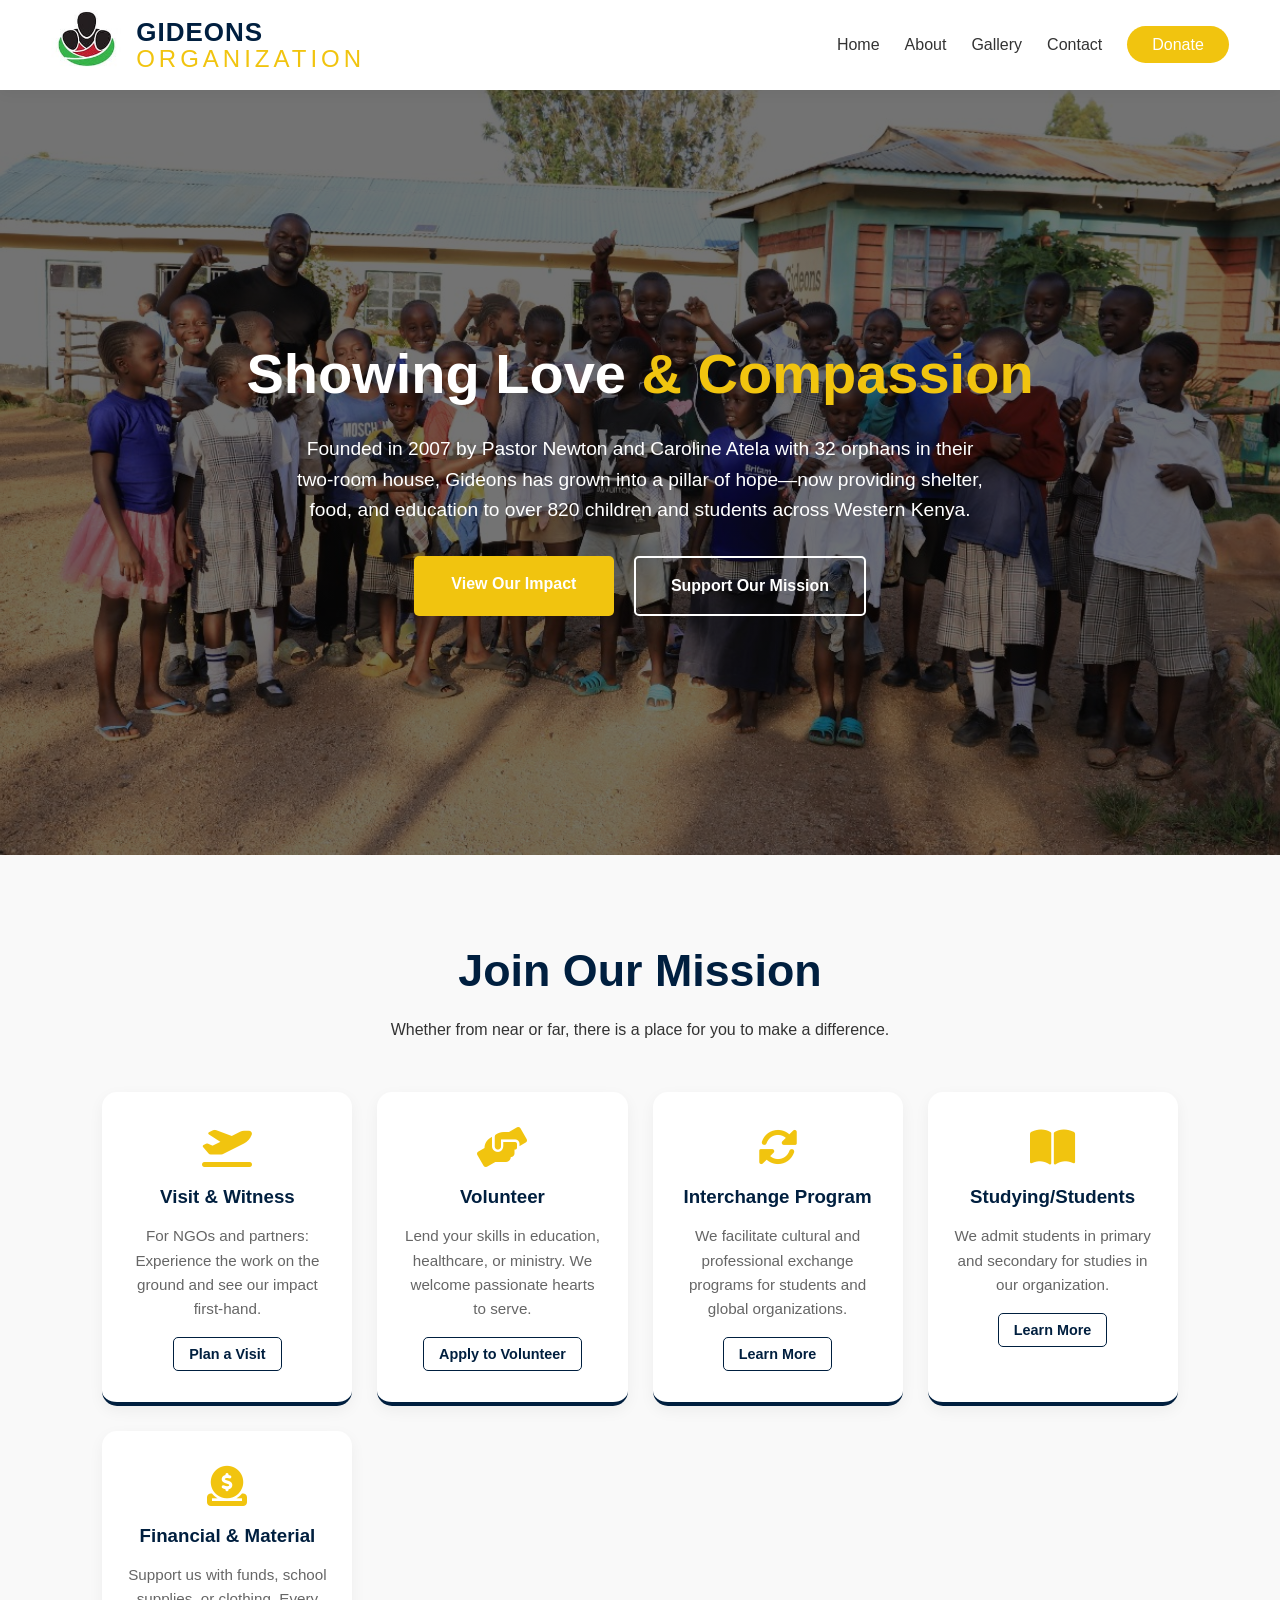
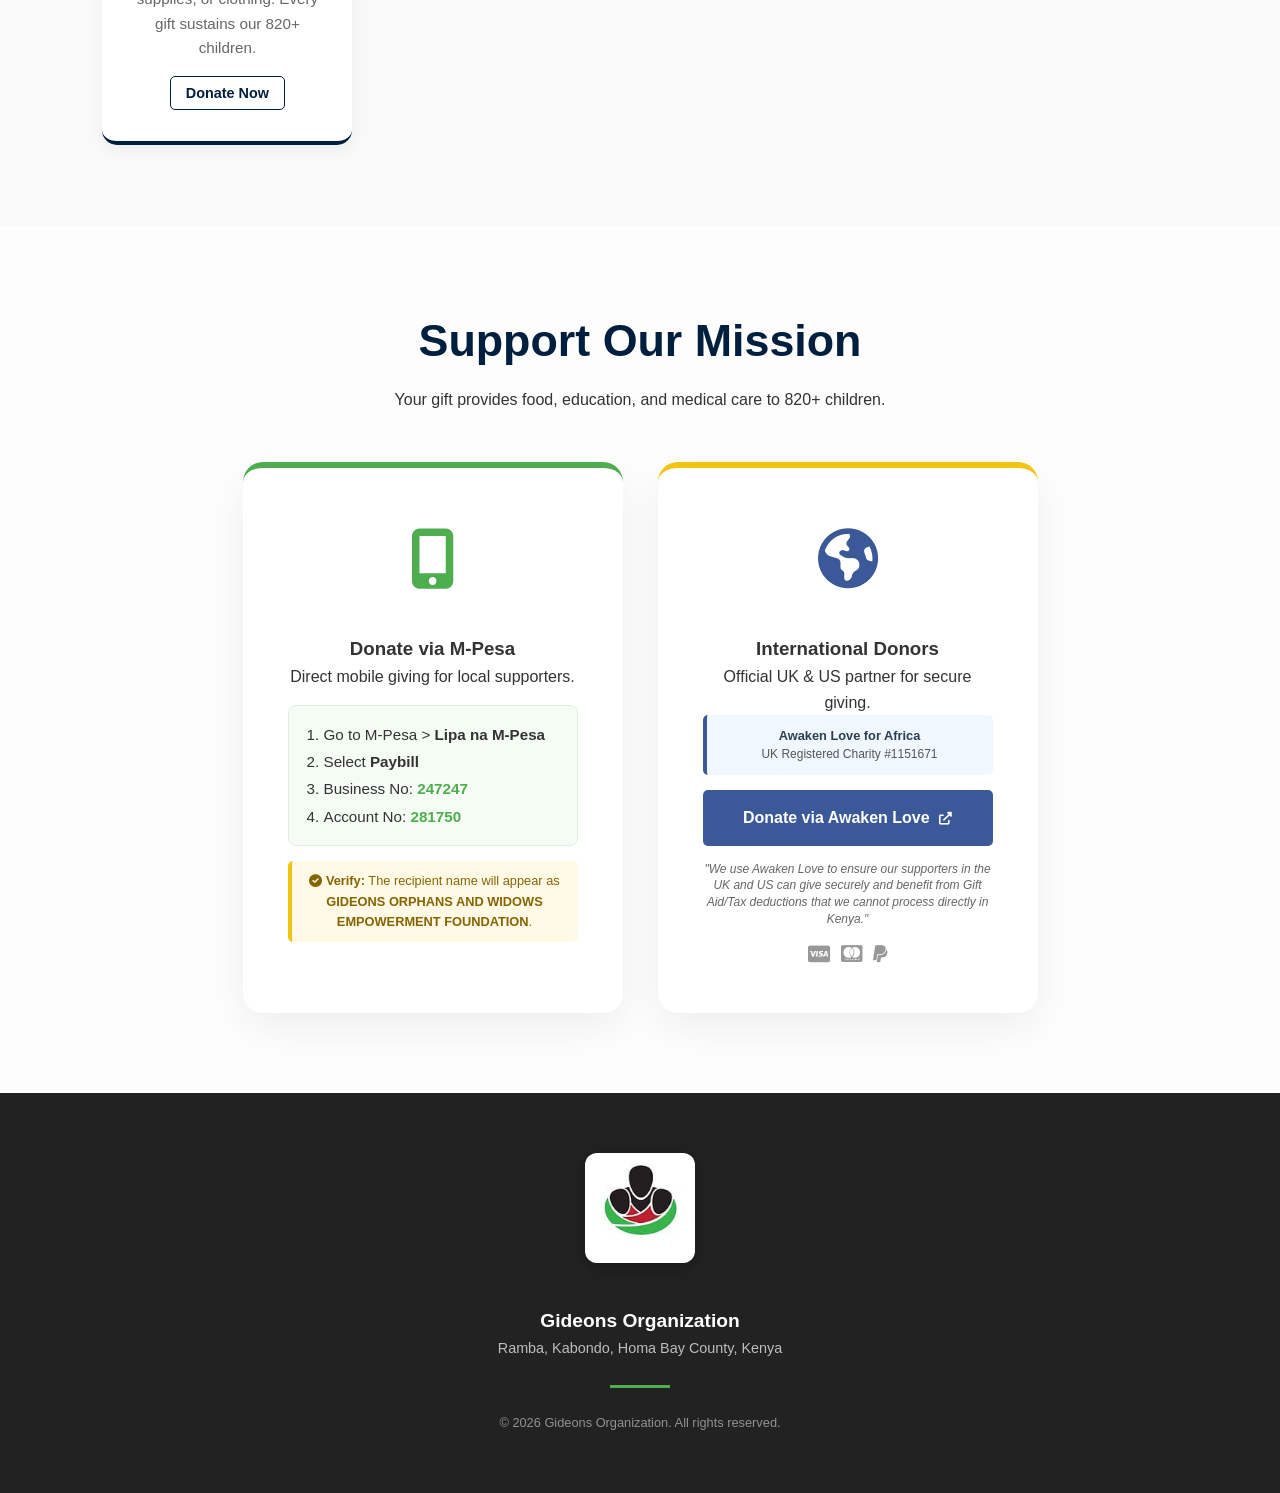
==== commit e910b7c7: "Remove goal container from index.html Removed goal container section that displayed donation progres" ====
--- a/index.html
+++ b/index.html
@@ -102,19 +102,6 @@
         <p>Your gift provides food, education, and medical care to 820+ children.</p>
     </div>
 
-    <div class="goal-container" style="max-width: 800px; margin: 0 auto 40px; padding: 20px; background: #fff; border-radius: 12px; box-shadow: 0 4px 15px rgba(0,0,0,0.05);">
-        <div style="display: flex; justify-content: space-between; margin-bottom: 10px; font-weight: bold;">
-            <span>Monthly Food & School Fund</span>
-            <span style="color: var(--primary-color);">65% Reached</span>
-        </div>
-        <div style="width: 100%; height: 12px; background: #eee; border-radius: 10px; overflow: hidden;">
-            <div style="width: 65%; height: 100%; background: linear-gradient(90deg, #4ead4e, #8ec18e); border-radius: 10px;"></div>
-        </div>
-        <p style="font-size: 0.85rem; color: #777; margin-top: 10px; text-align: center;">
-            <i class="fas fa-heart" style="color: #e74c3c;"></i> 142 people donated this month. Join them to help us reach our goal!
-        </p>
-    </div>
-
     <div class="donation-options">
 
         <div class="payment-card mpesa">
@@ -178,17 +165,5 @@
         <p style="font-size: 0.8rem; opacity: 0.5;">&copy; 2026 Gideons Organization. All rights reserved.</p>
     </footer>
 
-<script>
-    const currentProgress = 65; // Just change this number to update the bar!
-
-    document.addEventListener("DOMContentLoaded", () => {
-        setTimeout(() => {
-            const bar = document.getElementById('progress-bar');
-            const label = document.getElementById('percentage-label');
-            if(bar) bar.style.width = currentProgress + "%";
-            if(label) label.innerText = currentProgress + "% Reached";
-        }, 500);
-    });
-</script>
 </body>
-</html>+</html>
